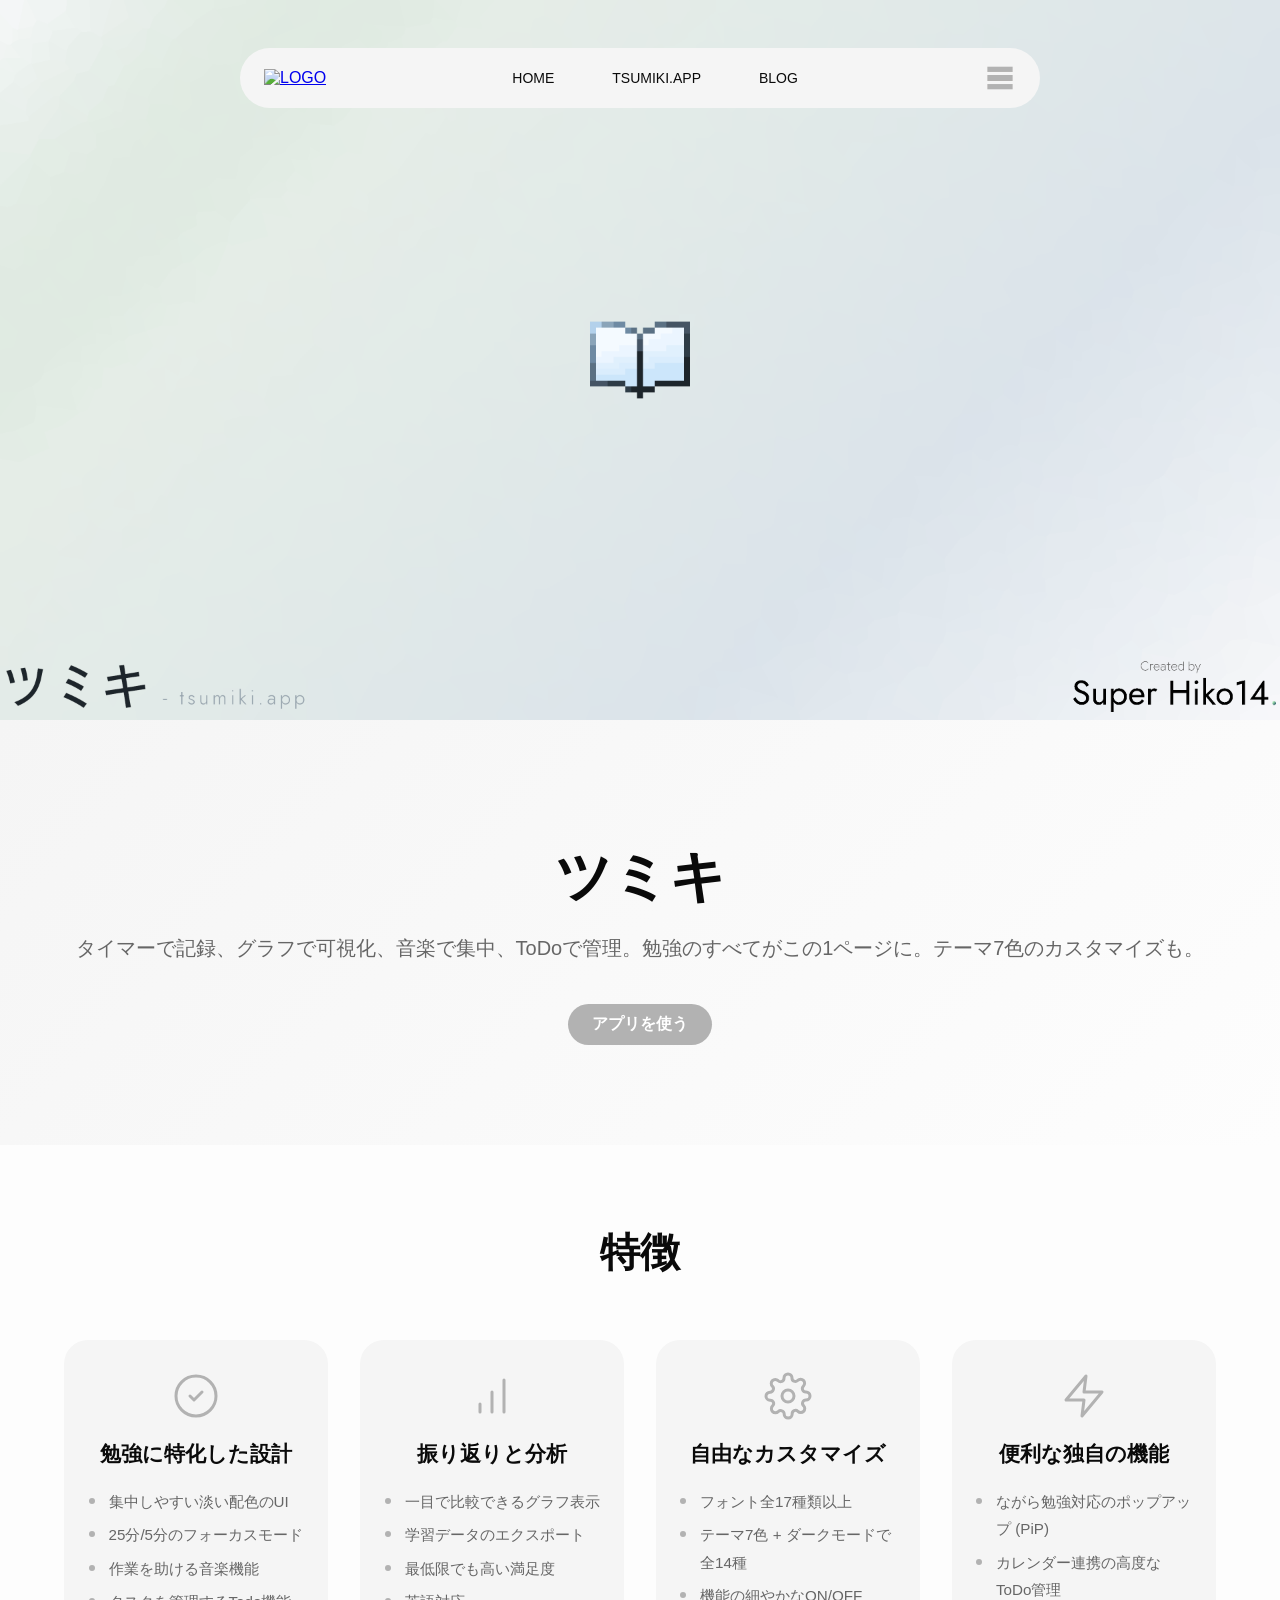
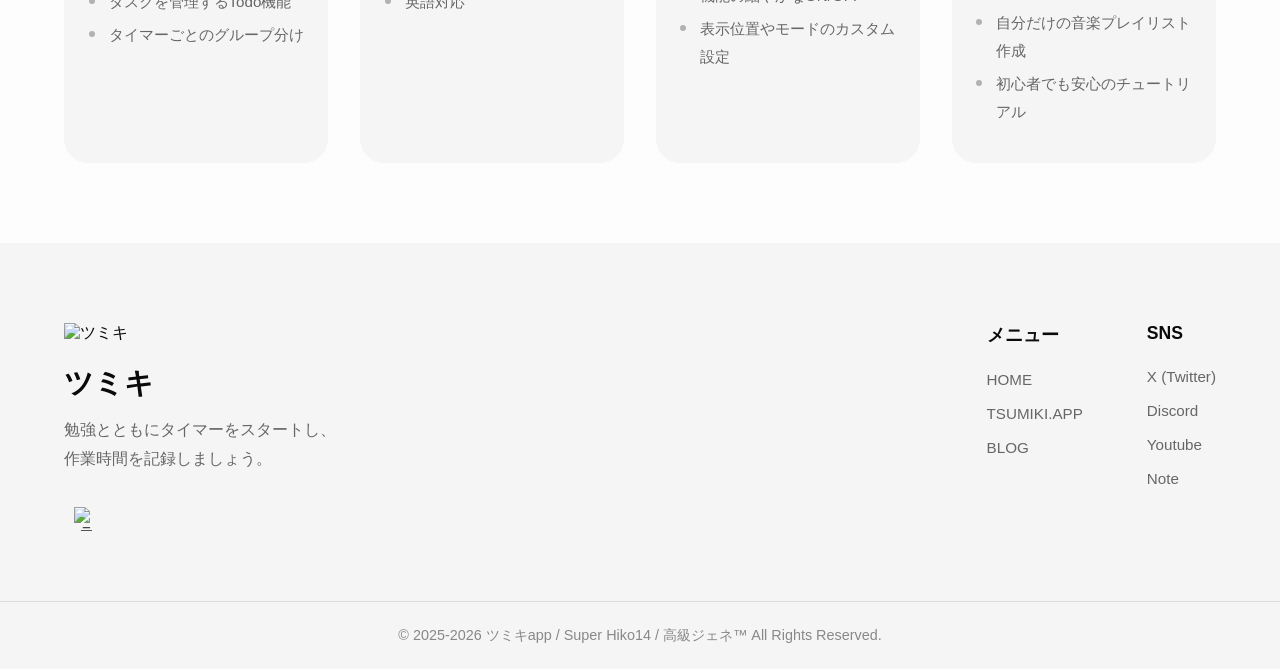
==== index.html @ 2bb3d05b "iroiro" ====
<!DOCTYPE html>
<html lang="ja">

<head>
    <meta charset="UTF-8">
    <meta name="viewport" content="width=device-width, initial-scale=1.0">
    <meta name="description" content="タイマーで記録、グラフで可視化、音楽で集中、ToDoで管理。勉強のすべてがこの1ページに。テーマ7色のカスタマイズも。">
    <title data-i18n="title">ツミキappとは</title>
    <link rel="shortcut icon" href="https://tsumiki.app/favicon-v2.ico">
    <link rel="shortcut icon" type="image/webp" href="https://tsumiki.app/favicon-v2.webp">
    <link rel="apple-touch-icon" sizes="180x180" href="https://tsumiki.app/apple-touch-icon-v2.png">
    <link rel="stylesheet" href="main.css">
</head>

<body>

<!-- PCヘッダー -->
<header id="mainHeader" class="pc-only">
  <div class="logo">
    <a href="https://about.tsumiki.app/">
      <img src="https://tsumiki.app/1024,1024_icon.png" alt="LOGO">
    </a>
  </div>

  <div class="list">
    <ul>
      <li><a href="https://about.tsumiki.app/">HOME</a></li>
      <li><a href="https://tsumiki.app/">TSUMIKI.APP</a></li>
      <li><a href="https://about.tsumiki.app/blog/">BLOG</a></li>
    </ul>
  </div>

  <div class="hamburger-wrapper">
    <button id="menuToggle" class="hamburger">
      <img src="sozai/images/menu.webp" alt="Menu" class="hamburger-icon">
    </button>

    <!-- PCドロップダウンナビ -->
    <nav id="pcDropdown" class="navigation-dropdown pc-only hidden">
      <div class="nav-content">
        <ul class="list">
          <li><a href="https://x.com/tsumiki_app">X (Twitter)</a></li>
          <li><a href="https://discord.gg/Sv7gH7JujJ">Discord</a></li>
          <li><a href="https://youtube.com/@tsumiki_app">Youtube</a></li>
          <li><a href="https://note.com/kokyujene">Note</a></li>
        </ul>
      </div>
    </nav>
  </div>
</header>

<!-- スマホハンバーガー -->
<div class="hamburger-float mobile-only">
  <button id="mobileMenuToggle" class="hamburger">
    <img src="sozai/images/menu.webp" alt="Menu" class="hamburger-icon">
  </button>
</div>

<!-- スマホ全画面ナビ -->
<nav id="mobileFullscreen" class="mobile-fullscreen hidden">
  <div class="mobile-nav-content">
    <div class="mobile-nav-logo">
      <a href="https://about.tsumiki.app/">
        <img src="https://tsumiki.app/1024,1024_icon.png" alt="LOGO">
      </a>
    </div>
    
    <ul class="list">
      <li><a href="https://about.tsumiki.app/">HOME</a></li>
      <li><a href="https://tsumiki.app/">TSUMIKI.APP</a></li>
      <li><a href="https://about.tsumiki.app/blog/">BLOG</a></li>
    </ul>
    
    <div class="mobile-nav-divider"></div>
    
    <div class="mobile-env-title">SNS</div>
    <ul class="list">
          <li><a href="https://x.com/tsumiki_app">X (Twitter)</a></li>
          <li><a href="https://discord.gg/Sv7gH7JujJ">Discord</a></li>
          <li><a href="https://youtube.com/@tsumiki_app">Youtube</a></li>
          <li><a href="https://note.com/kokyujene">Note</a></li>
    </ul>
  </div>
</nav>

<main>
  <section class="main-visual" aria-label="メインビジュアル">
    <img src="sozai/images/main.png" alt="メインビジュアル">
  </section>

  <!-- ヒーロー/紹介セクション -->
  <section class="section hero">
    <div class="container">
      <h1>ツミキ</h1>
      <p class="subtitle">タイマーで記録、グラフで可視化、音楽で集中、ToDoで管理。勉強のすべてがこの1ページに。テーマ7色のカスタマイズも。</p>
      <div class="cta-buttons">
        <a href="https://tsumiki.app/" class="btn btn-primary">アプリを使う</a>
      </div>
    </div>
  </section>

  <section class="section features">
    <div class="container">
      <h2>特徴</h2>
      <div class="feature-grid">
        
        <div class="feature-card">
          <div class="feature-icon">
            <svg width="48" height="48" viewBox="0 0 24 24" fill="none" stroke="currentColor" stroke-width="1.5" stroke-linecap="round" stroke-linejoin="round"><path d="M12 22c5.523 0 10-4.477 10-10S17.523 2 12 2 2 6.477 2 12s4.477 10 10 10z"></path><path d="m9 12 2 2 4-4"></path></svg>
          </div>
          <h3>勉強に特化した設計</h3>
          <ul class="feature-list">
            <li>集中しやすい淡い配色のUI</li>
            <li>25分/5分のフォーカスモード</li>
            <li>作業を助ける音楽機能</li>
            <li>タスクを管理するTodo機能</li>
            <li>タイマーごとのグループ分け</li>
          </ul>
        </div>

        <div class="feature-card">
          <div class="feature-icon">
            <svg width="48" height="48" viewBox="0 0 24 24" fill="none" stroke="currentColor" stroke-width="1.5" stroke-linecap="round" stroke-linejoin="round"><path d="M12 20V10"></path><path d="M18 20V4"></path><path d="M6 20v-4"></path></svg>
          </div>
          <h3>振り返りと分析</h3>
          <ul class="feature-list">
            <li>一目で比較できるグラフ表示</li>
            <li>学習データのエクスポート</li>
            <li>最低限でも高い満足度</li>
            <li>英語対応</li>
          </ul>
        </div>

        <div class="feature-card">
          <div class="feature-icon">
            <svg width="48" height="48" viewBox="0 0 24 24" fill="none" stroke="currentColor" stroke-width="1.5" stroke-linecap="round" stroke-linejoin="round"><circle cx="12" cy="12" r="3"></circle><path d="M19.4 15a1.65 1.65 0 0 0 .33 1.82l.06.06a2 2 0 0 1 0 2.83 2 2 0 0 1-2.83 0l-.06-.06a1.65 1.65 0 0 0-1.82-.33 1.65 1.65 0 0 0-1 1.51V21a2 2 0 0 1-2 2 2 2 0 0 1-2-2v-.09A1.65 1.65 0 0 0 9 19.4a1.65 1.65 0 0 0-1.82.33l-.06.06a2 2 0 0 1-2.83 0 2 2 0 0 1 0-2.83l.06-.06a1.65 1.65 0 0 0 .33-1.82 1.65 1.65 0 0 0-1.51-1H3a2 2 0 0 1-2-2 2 2 0 0 1 2-2h.09A1.65 1.65 0 0 0 4.6 9a1.65 1.65 0 0 0-.33-1.82l-.06-.06a2 2 0 0 1 0-2.83 2 2 0 0 1 2.83 0l.06.06a1.65 1.65 0 0 0 1.82.33H9a1.65 1.65 0 0 0 1-1.51V3a2 2 0 0 1 2-2 2 2 0 0 1 2 2v.09a1.65 1.65 0 0 0 1 1.51 1.65 1.65 0 0 0 1.82-.33l.06-.06a2 2 0 0 1 2.83 0 2 2 0 0 1 0 2.83l-.06.06a1.65 1.65 0 0 0-.33 1.82V9a1.65 1.65 0 0 0 1.51 1H21a2 2 0 0 1 2 2 2 2 0 0 1-2 2h-.09a1.65 1.65 0 0 0-1.51 1z"></path></svg>
          </div>
          <h3>自由なカスタマイズ</h3>
          <ul class="feature-list">
            <li>フォント全17種類以上</li>
            <li>テーマ7色 + ダークモードで全14種</li>
            <li>機能の細やかなON/OFF</li>
            <li>表示位置やモードのカスタム設定</li>
          </ul>
        </div>

        <div class="feature-card">
          <div class="feature-icon">
            <svg width="48" height="48" viewBox="0 0 24 24" fill="none" stroke="currentColor" stroke-width="1.5" stroke-linecap="round" stroke-linejoin="round"><polygon points="13 2 3 14 12 14 11 22 21 10 12 10 13 2"></polygon></svg>
          </div>
          <h3>便利な独自の機能</h3>
          <ul class="feature-list">
            <li>ながら勉強対応のポップアップ (PiP)</li>
            <li>カレンダー連携の高度なToDo管理</li>
            <li>自分だけの音楽プレイリスト作成</li>
            <li>初心者でも安心のチュートリアル</li>
          </ul>
        </div>

      </div>
    </div>
  </section>

</main>

<footer class="site-footer">
  <div class="container footer-container">
    <div class="footer-brand">
      <img src="https://tsumiki.app/1024,1024_icon.png" alt="ツミキ" class="footer-logo">
      <div class="footer-brand-title">ツミキ</div>
      <p class="footer-desc">勉強とともにタイマーをスタートし、<br>作業時間を記録しましょう。</p>
      
      <!-- テーマ切り替えボタン -->
      <button id="themeToggle" class="theme-toggle-footer" aria-label="テーマ切り替え">
        <img id="themeIcon" src="https://kokyujene.super-hiko14.com/images/moon.webp" alt="テーマアイコン">
      </button>
    </div>

    <div class="footer-links-group">
      <div class="footer-col">
        <h4>メニュー</h4>
        <ul class="list">
          <li><a href="https://about.tsumiki.app/">HOME</a></li>
          <li><a href="https://tsumiki.app/">TSUMIKI.APP</a></li>
          <li><a href="https://about.tsumiki.app/blog/">BLOG</a></li>
        </ul>
      </div>
      <div class="footer-col">
        <h4>SNS</h4>
        <ul class="list">
          <li><a href="https://x.com/tsumiki_app">X (Twitter)</a></li>
          <li><a href="https://discord.gg/Sv7gH7JujJ">Discord</a></li>
          <li><a href="https://youtube.com/@tsumiki_app">Youtube</a></li>
          <li><a href="https://note.com/kokyujene">Note</a></li>
        </ul>
      </div>
    </div>
  </div>
  
  <div class="footer-bottom">
    <p>© 2025-2026 ツミキapp / Super Hiko14 / 高級ジェネ™ All Rights Reserved.</p>
  </div>
</footer>

<script src="main.js"></script>
</body>
---- main.css ----
@font-face {
    font-family: 'jost';
    src: url('https://kokyujene.super-hiko14.com/fonts/Jost-Bold.ttf') format('truetype');
    font-weight: bold;
    font-style: normal;
}

@font-face {
    font-family: 'jost';
    src: url('https://kokyujene.super-hiko14.com/fonts/Jost.ttf') format('truetype');
    font-weight: normal;
    font-style: normal;
}

@font-face {
    font-family: 'zenkaku';
    src: url('https://kokyujene.super-hiko14.com/fonts/zenkaku.ttf') format('truetype');
    font-weight: normal;
    font-style: normal;
}

@font-face {
    font-family: 'zenkaku';
    src: url('https://kokyujene.super-hiko14.com/fonts/zenkaku-Bold.ttf') format('truetype');
    font-weight: bold;
    font-style: normal;
}

:root {
    --primary-color: rgba(178, 178, 178);
    --primary-hover: #dadada;
    --primary-color-dark: rgba(178, 178, 178);
    --primary-hover-dark: #bbb;
    --bg-light: #fdfdfd;
    --bg-dark: #0a0a0a;
    --panel-dark: #151515;
    --panel-dark-2: #151515;
    --panel-light: #f5f5f5;
    --panel-light-2: #f5f5f5;
}

* {
    margin: 0;
    padding: 0;
    box-sizing: border-box;
    font-family: 'jost', 'zenkaku', sans-serif;
}

body {
    background-color: var(--bg-light);
    color: #0a0a0a;
}

body.dark {
    background-color: var(--bg-dark);
    color: #fdfdfd;
}

@keyframes headerGrowIn {
    0% {
        opacity: 0;
        transform: translateX(-50%) scaleX(0.72);
    }
    100% {
        opacity: 1;
        transform: translateX(-50%) scaleX(1);
    }
}

@keyframes fadeInFromLeft {
    0% {
        opacity: 0;
        transform: translateX(-18px);
    }
    100% {
        opacity: 1;
        transform: translateX(0);
    }
}

@keyframes fadeInSoft {
    0% {
        opacity: 0;
        transform: translateY(8px);
    }
    100% {
        opacity: 1;
        transform: translateY(0);
    }
}

@keyframes mobileMainVisualPan {
    0% {
        transform: translateX(0);
    }
    50% {
        transform: translateX(calc(-1 * var(--pan-distance, 0px)));
    }
    100% {
        transform: translateX(0);
    }
}

/* ヘッダー */
header#mainHeader {
    display: flex;
    align-items: center;
    justify-content: space-between;
    gap: 24px;
    margin: 24px auto;
    width: 90%;
    max-width: 800px;
    padding: 12px 24px;
    background-color: var(--panel-light);
    border-radius: 999px;
    position: fixed;
    top: 24px;
    left: 50%;
    transform: translateX(-50%);
    z-index: 100;
    transform-origin: center;
    animation: headerGrowIn 0.55s cubic-bezier(0.2, 0.9, 0.2, 1) both;
}

body.dark header#mainHeader {
    background-color: var(--panel-dark);
}

/* ロゴ */
header#mainHeader .logo img {
    width: 40px;
    height: 40px;
    vertical-align: middle;
}

/* メニューリスト */
header#mainHeader .list {
    flex: 1;
    display: flex;
    justify-content: center;
}

header#mainHeader .logo,
header#mainHeader .list,
header#mainHeader .hamburger-wrapper {
    opacity: 0;
    animation: fadeInFromLeft 0.45s ease both;
}

header#mainHeader .logo {
    animation-delay: 0.35s;
}

header#mainHeader .list {
    animation-delay: 0.45s;
}

header#mainHeader .hamburger-wrapper {
    animation-delay: 0.55s;
}

header#mainHeader .list ul {
    display: flex;
    list-style: none;
    gap: 8px;
}

header#mainHeader .list a {
    display: inline-flex;
    align-items: center;
    padding: 10px 25px;
    background-color: transparent;
    color: #0a0a0a;
    text-decoration: none;
    border-radius: 24px;
    font-weight: 500;
    font-size: 14px;
    border: none;
    cursor: pointer;
    transition: all 0.2s ease;
}

body.dark header#mainHeader .list a {
    color: #fdfdfd;
}

header#mainHeader .list a:hover {
    background-color: var(--primary-color);
    color: white;
}

body.dark header#mainHeader .list a:hover {
    background-color: var(--primary-color-dark);
    color: white;
}

/* ハンバーガーボタン */
.hamburger {
    display: flex;
    flex-direction: column;
    justify-content: space-between;
    width: 32px;
    height: 32px;
    background: transparent;
    border: none;
    cursor: pointer;
    padding: 0;
    position: relative;
    z-index: 102;
}

.hamburger-wrapper {
    position: relative;
    display: flex;
    align-items: center;
}

.hamburger-icon {
    width: 32px;
    height: 32px;
    object-fit: contain;
}

.hamburger span {
    width: 32px;
    height: 2.5px;
    background: #0a0a0a;
    border-radius: 2px;
    transition: all 0.3s ease;
    position: relative;
}

body.dark .hamburger span {
    background: #fdfdfd;
}

.hamburger.active span:nth-child(1) {
    transform: rotate(45deg) translate(10px, 10px);
}

.hamburger.active span:nth-child(2) {
    opacity: 0;
}

.hamburger.active span:nth-child(3) {
    transform: rotate(-45deg) translate(7px, -7px);
}

.navigation-dropdown {
    position: absolute;
    top: calc(100% + 12px);
    right: 0;
    background: var(--panel-light);
    border-radius: 0 0 24px 24px;
    padding: 16px 12px;
    z-index: 99;
    min-width: 200px;
    opacity: 1;
    visibility: visible;
    transform: translateY(0) scale(1);
    transition: opacity 0.22s ease, transform 0.22s ease, visibility 0.22s ease;
}

.navigation-dropdown.hidden {
    opacity: 0;
    visibility: hidden;
    transform: translateY(-8px) scale(0.98);
    pointer-events: none;
}

body.dark .navigation-dropdown {
    background: var(--panel-dark-2);
}

.navigation-dropdown .nav-content .list {
    list-style: none;
    display: flex;
    flex-direction: column;
    gap: 8px;
}

.navigation-dropdown .list a {
    display: inline-flex;
    align-items: center;
    padding: 10px 25px;
    background-color: transparent;
    color: #0a0a0a;
    text-decoration: none;
    border-radius: 24px;
    font-weight: 500;
    font-size: 14px;
    border: none;
    cursor: pointer;
    transition: all 0.2s ease;
}

body.dark .navigation-dropdown .list a {
    color: #fdfdfd;
}

.navigation-dropdown .list a:hover {
    background-color: var(--primary-color);
    color: white;
}

body.dark .navigation-dropdown .list a:hover {
    background-color: var(--primary-color-dark);
    color: white;
}

/* スマホハンバーガー浮動 */
.hamburger-float {
    position: fixed;
    top: 24px;
    right: 24px;
    z-index: 102;
    display: none;
    background: none;
}

.hamburger-float.mobile-only {
    display: none;
}

/* スマホ全画面ナビ */
.mobile-fullscreen {
    position: fixed;
    top: 0;
    left: 0;
    width: 100%;
    height: 100vh;
    background: var(--bg-light);
    z-index: 101;
    display: flex;
    flex-direction: column;
    align-items: center;
    justify-content: flex-start;
    overflow-y: auto;
    overscroll-behavior: contain;
    -webkit-overflow-scrolling: touch;
    opacity: 1;
    visibility: visible;
    transition: all 0.3s ease;
}

.mobile-fullscreen.hidden {
    opacity: 0;
    visibility: hidden;
    pointer-events: none;
}

body.dark .mobile-fullscreen {
    background: var(--bg-dark);
}

body.mobile-nav-open {
    overflow: hidden;
}

.mobile-nav-content {
    width: 90%;
    max-width: 500px;
    display: flex;
    flex-direction: column;
    align-items: center;
    gap: 32px;
    min-height: 100vh;
    min-height: 100svh;
    padding: 96px 0 40px;
}

.mobile-nav-logo {
    text-align: center;
}

.mobile-nav-logo img {
    width: 60px;
    height: 60px;
}

.mobile-nav-content .list {
    list-style: none;
    display: flex;
    flex-direction: column;
    gap: 16px;
    width: 100%;
    text-align: center;
}

.mobile-nav-content .list a {
    display: inline-flex;
    align-items: center;
    padding: 10px 25px;
    background-color: transparent;
    color: #0a0a0a;
    text-decoration: none;
    border-radius: 24px;
    font-weight: 500;
    font-size: 14px;
    border: none;
    cursor: pointer;
    transition: all 0.2s ease;
}

body.dark .mobile-nav-content .list a {
    color: #fdfdfd;
}

.mobile-nav-content .list a:hover {
    background-color: var(--primary-color);
    color: white;
}

body.dark .mobile-nav-content .list a:hover {
    background-color: var(--primary-color-dark);
    color: white;
}

/* レスポンシブ対応 */
@media (max-width: 768px) {
    .pc-only {
        display: none !important;
    }
    
    .mobile-only {
        display: block !important;
    }
    
    .hamburger-float {
        display: block !important;
        opacity: 0;
        animation: fadeInSoft 0.45s ease 0.2s both;
    }
    
    .hamburger-float.mobile-only {
        display: block !important;
    }
}

@media (prefers-reduced-motion: reduce) {
    header#mainHeader,
    header#mainHeader .logo,
    header#mainHeader .list,
    header#mainHeader .hamburger-wrapper,
    .hamburger-float {
        animation: none !important;
        opacity: 1 !important;
        transform: none !important;
    }

    header#mainHeader {
        transform: translateX(-50%) !important;
    }

    .navigation-dropdown,
    .navigation-dropdown.hidden {
        transition: none !important;
    }

    .main-visual img {
        animation: none !important;
        transform: none !important;
    }
}

/* コンテンツセクション */
.main-visual {
    width: 100%;
    overflow: hidden;
}

.main-visual img {
    width: 100%;
    height: auto;
    display: block;
}

.container {
    max-width: 1200px;
    margin: 0 auto;
    padding: 0 24px;
    text-align: center;
}

.section {
    padding: 80px 0;
}

/* ヒーロー */
.section.hero {
    text-align: center;
    background: linear-gradient(135deg, var(--panel-light) 0%, var(--bg-light) 100%);
    padding: 120px 0 100px;
}

body.dark .section.hero {
    background: linear-gradient(135deg, var(--panel-dark) 0%, var(--bg-dark) 100%);
}

.section.hero h1 {
    font-size: 3.5rem;
    font-weight: bold;
    margin-bottom: 16px;
    color: #0a0a0a;
}

body.dark .section.hero h1 {
    color: #fdfdfd;
}

.subtitle {
    font-size: 1.25rem;
    color: #666;
    margin-bottom: 40px;
    line-height: 1.6;
}

b {
    color: #0a0a0a;
    font-size: 120%;
}

body.dark .subtitle {
    color: #aaa;
}

.cta-buttons {
    display: flex;
    gap: 16px;
    justify-content: center;
    flex-wrap: wrap;
}

.btn {
    display: inline-flex;
    align-items: center;
    justify-content: center;
    padding: 10px 24px;
    border-radius: 24px;
    text-decoration: none;
    font-weight: 600;
    font-size: 1rem;
    cursor: pointer;
    transition: all 0.3s ease;
}

.btn-primary {
    background-color: var(--primary-color);
    color: white;
}

.btn-primary:hover {
    background-color: var(--primary-hover);
}

body.dark .btn-primary {
    background-color: var(--primary-color-dark);
}

body.dark .btn-primary:hover {
    background-color: var(--primary-hover-dark);
}

.btn-secondary {
    background-color: transparent;
    color: #0a0a0a;
}

.btn-secondary:hover {
    background-color: var(--primary-color);
    color: white;
}

body.dark .btn-secondary {
    color: #fdfdfd;
}

body.dark .btn-secondary:hover {
    background-color: var(--primary-color-dark);
}

.btn-large {
    padding: 16px 48px;
    font-size: 1.1rem;
}

/* フィーチャーセクション */
.section.features {
    background: var(--bg-light);
}

body.dark .section.features {
    background: var(--bg-dark);
}

.section.features h2 {
    font-size: 2.5rem;
    margin-bottom: 60px;
    text-align: center;
    color: #0a0a0a;
}

body.dark .section.features h2 {
    color: #fdfdfd;
}

.feature-grid {
    display: grid;
    grid-template-columns: repeat(auto-fit, minmax(250px, 1fr));
    gap: 32px;
}

.feature-card {
    background: var(--panel-light);
    padding: 32px 24px;
    border-radius: 24px;
    text-align: center;
    transition: all 0.3s ease;
}

body.dark .feature-card {
    background: var(--panel-dark);
}

.feature-icon {
    margin-bottom: 20px;
    display: flex;
    justify-content: center;
}

.feature-icon svg {
    color: var(--primary-color);
}

body.dark .feature-icon svg {
    color: var(--primary-color-dark);
}

.feature-card h3 {
    font-size: 1.3rem;
    margin-bottom: 20px;
    color: #0a0a0a;
}

body.dark .feature-card h3 {
    color: #fdfdfd;
}

.feature-list {
    list-style: none;
    text-align: left;
    display: inline-block;
    margin: 0 auto;
}

.feature-list li {
    font-size: 0.95rem;
    color: #666;
    line-height: 1.8;
    padding-left: 20px;
    position: relative;
    margin-bottom: 6px;
}

body.dark .feature-list li {
    color: #aaa;
}

.feature-list li::before {
    content: "";
    position: absolute;
    left: 0;
    top: 10px;
    width: 6px;
    height: 6px;
    background-color: var(--primary-color);
    border-radius: 50%;
}

body.dark .feature-list li::before {
    background-color: var(--primary-color-dark);
}

.feature-card p {
    font-size: 0.95rem;
    color: #666;
    line-height: 1.6;
}

body.dark .feature-card p {
    color: #aaa;
}

/* CTA セクション */
.section.cta-section {
    background: linear-gradient(135deg, var(--primary-color) 0%, rgba(178, 178, 178, 0.8) 100%);
    text-align: center;
    padding: 100px 0;
}

.section.cta-section h2 {
    font-size: 2.2rem;
    color: white;
    margin-bottom: 12px;
}

.section.cta-section .subtitle {
    font-size: 1.1rem;
    color: rgba(255, 255, 255, 0.9);
    margin-bottom: 32px;
}

.section.cta-section p {
    font-size: 1.25rem;
    color: rgba(255, 255, 255, 0.9);
    margin-bottom: 32px;
}

/* レスポンシブ対応 */
@media (max-width: 768px) {
    .main-visual {
        height: 100vh;
        height: 100svh;
        overflow: hidden;
    }

    .main-visual img {
        width: auto;
        height: 100%;
        max-width: none;
        transform: translateX(0);
    }

    .main-visual.auto-pan img {
        animation: mobileMainVisualPan 14s ease-in-out infinite;
    }

    .section {
        padding: 60px 0;
    }

    .section.hero {
        padding: 80px 0 60px;
    }

    .section.hero h1 {
        font-size: 2.2rem;
    }

    .subtitle {
        font-size: 1rem;
    }

    .cta-buttons {
        flex-direction: column;
    }

    .btn {
        width: 100%;
    }

    .section.features h2 {
        font-size: 1.8rem;
        margin-bottom: 40px;
    }

    .feature-grid {
        grid-template-columns: 1fr;
        gap: 24px;
    }

    .section.cta-section h2 {
        font-size: 1.6rem;
    }

    .section.cta-section p {
        font-size: 1rem;
    }
}

/* フッター */
.site-footer {
    background-color: var(--panel-light);
    padding: 80px 0 24px;
    margin-top: 0;
}

body.dark .site-footer {
    background-color: var(--panel-dark);
}

.footer-container {
    display: flex;
    justify-content: space-between;
    align-items: flex-start;
    gap: 48px;
    margin-bottom: 60px;
    flex-wrap: wrap;
    text-align: left;
}

.footer-brand {
    flex: 1 1 300px;
}

.footer-logo {
    width: 64px;
    height: 64px;
    margin-bottom: 20px;
}

.footer-brand-title {
    font-size: 1.8rem;
    font-weight: bold;
    color: #0a0a0a;
    margin-bottom: 12px;
}

body.dark .footer-brand-title {
    color: #fdfdfd;
}

.footer-desc {
    color: #666;
    font-size: 1rem;
    line-height: 1.8;
}

body.dark .footer-desc {
    color: #aaa;
}

.theme-toggle-footer {
    background-color: var(--panel-light);
    border: none;
    width: 44px;
    height: 44px;
    display: flex;
    align-items: center;
    justify-content: center;
    cursor: pointer;
    margin-top: 24px;
    transition: all 0.3s ease;
}

.dark .theme-toggle-footer {
    background-color: var(--panel-dark);
}

.theme-toggle-footer img {
    width: 24px;
    height: 24px;
    object-fit: contain;
}

.footer-links-group {
    display: flex;
    gap: 64px;
    flex-wrap: wrap;
}

.footer-col h4 {
    font-size: 1.1rem;
    color: #0a0a0a;
    margin-bottom: 24px;
}

body.dark .footer-col h4 {
    color: #fdfdfd;
}

.footer-col ul {
    list-style: none;
    display: flex;
    flex-direction: column;
    gap: 16px;
}

.footer-col a {
    color: #666;
    text-decoration: none;
    font-size: 0.95rem;
    transition: color 0.2s ease;
}

body.dark .footer-col a {
    color: #aaa;
}

.footer-col a:hover {
    color: var(--primary-color);
}

body.dark .footer-col a:hover {
    color: var(--primary-color-dark);
}

.footer-bottom {
    text-align: center;
    padding-top: 24px;
    border-top: 1px solid rgba(0, 0, 0, 0.1);
}

body.dark .footer-bottom {
    border-top: 1px solid rgba(255, 255, 255, 0.1);
}

.footer-bottom p {
    color: #888;
    font-size: 0.9rem;
}

body.dark .footer-bottom p {
    color: #777;
}

/* スマホ用フッター調整 */
@media (max-width: 768px) {
    .footer-container {
        flex-direction: column;
        text-align: center;
        align-items: center;
        gap: 40px;
    }
    
    .footer-brand {
        flex: 1 1 auto;
        display: flex;
        flex-direction: column;
        align-items: center;
    }
    
    .footer-links-group {
        width: 100%;
        flex-direction: column;
        gap: 40px;
    }
    
    .footer-col {
        text-align: center;
    }
}

/* 404エラーページ */
.section.error-404 {
    min-height: calc(100vh - 200px);
    display: flex;
    align-items: center;
    justify-content: center;
    background: linear-gradient(135deg, var(--panel-light) 0%, var(--bg-light) 100%);
    padding: 120px 0;
}

body.dark .section.error-404 {
    background: linear-gradient(135deg, var(--panel-dark) 0%, var(--bg-dark) 100%);
}

.error-container {
    max-width: 700px;
    text-align: center;
}

.error-code {
    font-size: 12rem;
    font-weight: bold;
    background: linear-gradient(135deg, var(--primary-color) 0%, rgba(178, 178, 178, 0.6) 100%);
    -webkit-background-clip: text;
    -webkit-text-fill-color: transparent;
    background-clip: text;
    line-height: 1;
    margin-bottom: 16px;
    opacity: 0.8;
}

body.dark .error-code {
    background: linear-gradient(135deg, var(--primary-color-dark) 0%, rgba(178, 178, 178, 0.4) 100%);
    -webkit-background-clip: text;
    -webkit-text-fill-color: transparent;
    background-clip: text;
}

.error-container h1 {
    font-size: 2.8rem;
    font-weight: bold;
    color: #0a0a0a;
    margin-bottom: 16px;
}

body.dark .error-container h1 {
    color: #fdfdfd;
}

.error-message {
    font-size: 1.1rem;
    color: #666;
    margin-bottom: 40px;
    line-height: 1.8;
}

body.dark .error-message {
    color: #aaa;
}

.error-suggestions {
    background: var(--panel-light);
    padding: 40px 32px;
    border-radius: 24px;
    margin-bottom: 40px;
    text-align: left;
}

body.dark .error-suggestions {
    background: var(--panel-dark);
}

.error-suggestions > p {
    font-size: 1rem;
    font-weight: 600;
    color: #0a0a0a;
    margin-bottom: 16px;
}

body.dark .error-suggestions > p {
    color: #fdfdfd;
}

.suggestion-list {
    list-style: none;
    display: flex;
    flex-direction: column;
    gap: 12px;
}

.suggestion-list li {
    font-size: 0.95rem;
    color: #666;
    padding-left: 24px;
    position: relative;
}

body.dark .suggestion-list li {
    color: #aaa;
}

.suggestion-list li:before {
    content: "→";
    position: absolute;
    left: 0;
    color: var(--primary-color);
    font-weight: bold;
}

body.dark .suggestion-list li:before {
    color: var(--primary-color-dark);
}

.error-buttons {
    display: flex;
    gap: 16px;
    justify-content: center;
    flex-wrap: wrap;
}

/* スマホ用404調整 */
@media (max-width: 768px) {
    .section.error-404 {
        min-height: auto;
        padding: 60px 0;
    }
    
    .error-code {
        font-size: 6rem;
    }
    
    .error-container h1 {
        font-size: 1.8rem;
    }
    
    .error-message {
        font-size: 1rem;
    }
    
    .error-suggestions {
        padding: 28px 20px;
    }
    
    .error-buttons {
        flex-direction: column;
    }
    
    .error-buttons .btn {
        width: 100%;
    }
}
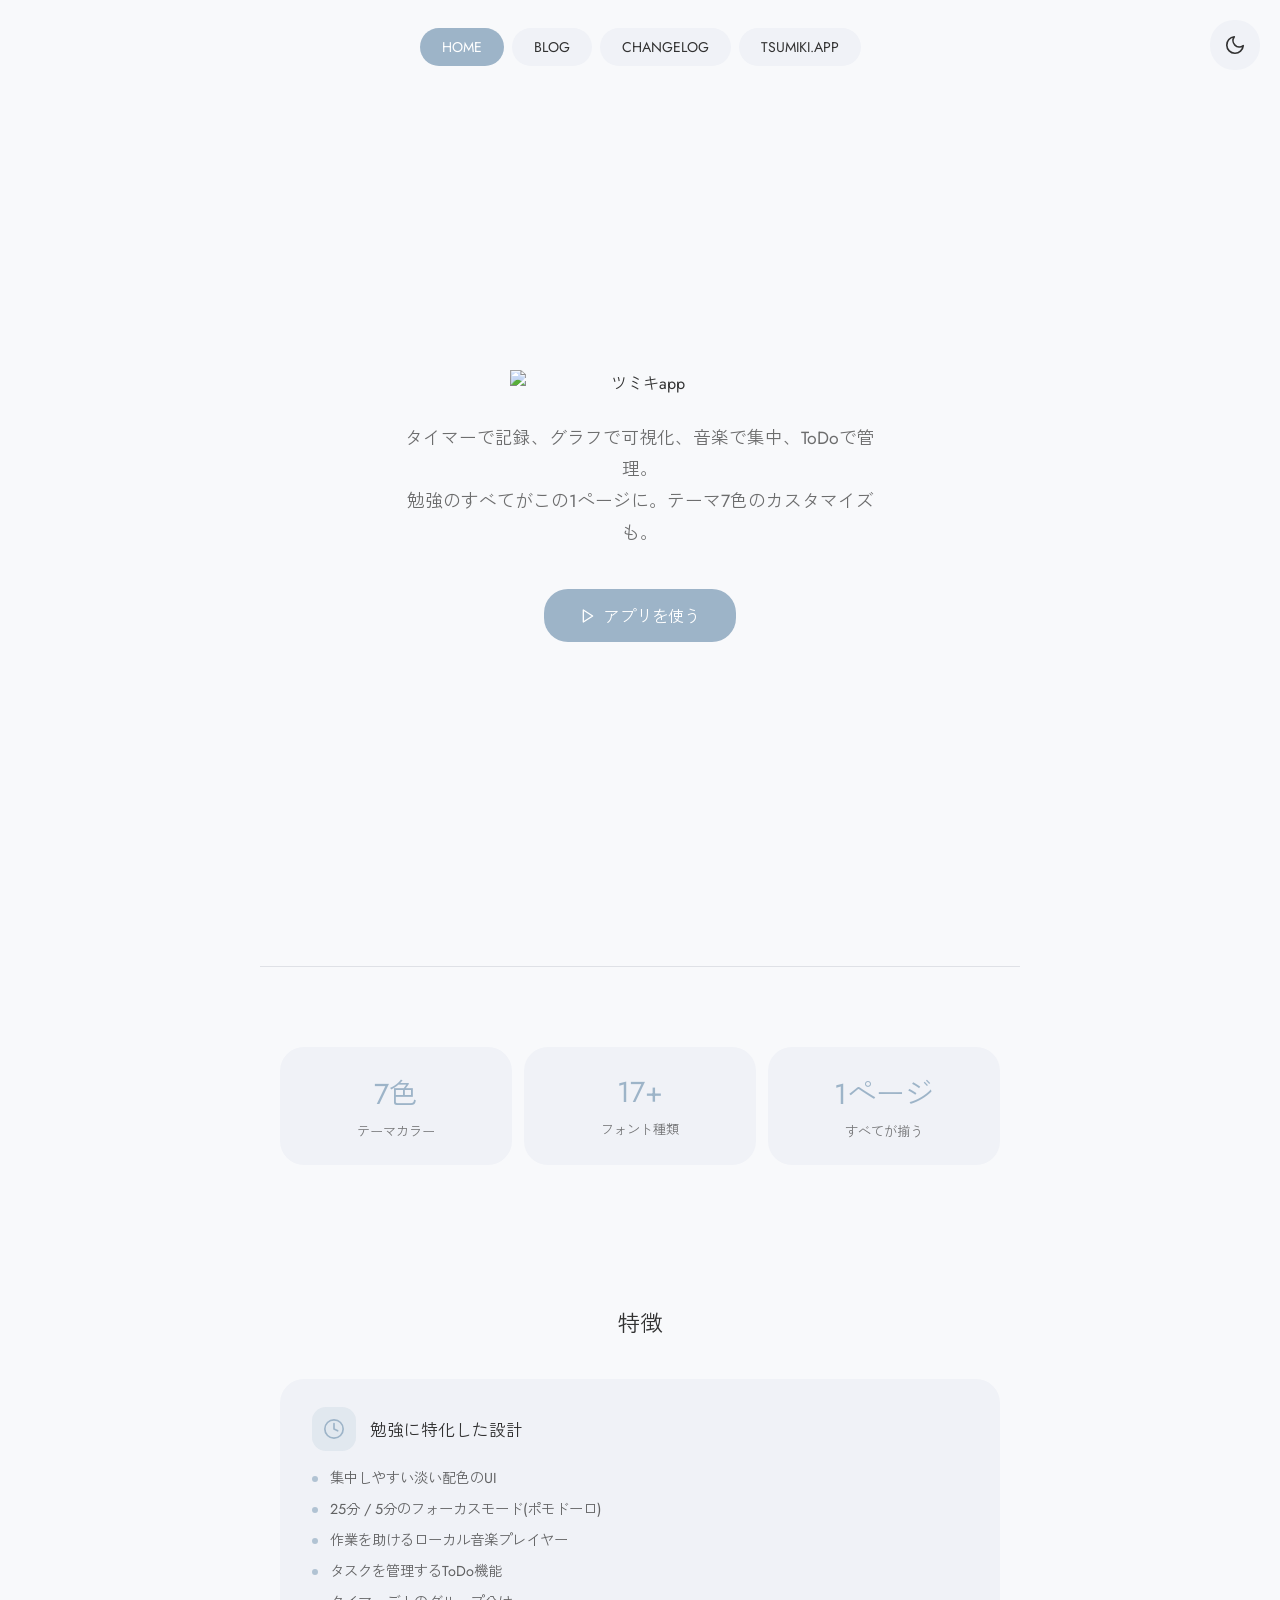
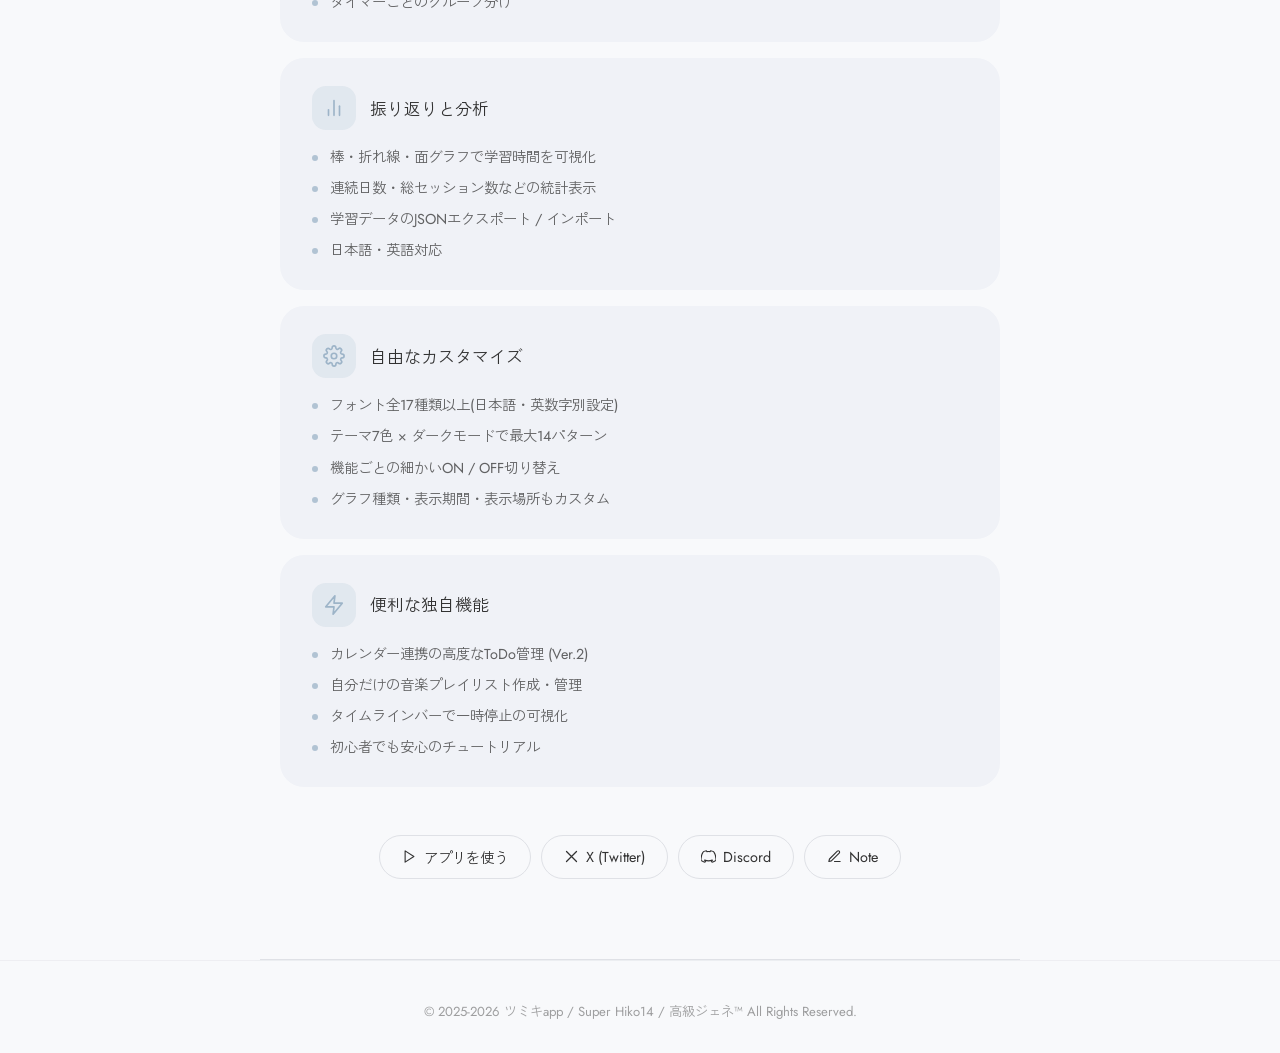
==== commit cb26d9cc: "すっごいもうなんかいいアプデ" ====
--- a/index.html
+++ b/index.html
@@ -1,206 +1,305 @@
 <!DOCTYPE html>
 <html lang="ja">
-
 <head>
-    <meta charset="UTF-8">
-    <meta name="viewport" content="width=device-width, initial-scale=1.0">
-    <meta name="description" content="タイマーで記録、グラフで可視化、音楽で集中、ToDoで管理。勉強のすべてがこの1ページに。テーマ7色のカスタマイズも。">
-    <title data-i18n="title">ツミキappとは</title>
-    <link rel="shortcut icon" href="https://tsumiki.app/favicon-v2.ico">
-    <link rel="shortcut icon" type="image/webp" href="https://tsumiki.app/favicon-v2.webp">
-    <link rel="apple-touch-icon" sizes="180x180" href="https://tsumiki.app/apple-touch-icon-v2.png">
-    <link rel="stylesheet" href="main.css">
+<meta charset="UTF-8">
+<meta name="viewport" content="width=device-width, initial-scale=1.0">
+<meta name="description" content="タイマーで記録、グラフで可視化、音楽で集中、ToDoで管理。勉強のすべてがこの1ページに。テーマ7色のカスタマイズも。">
+<title>ツミキappとは</title>
+<link href="https://fonts.googleapis.com/css2?family=Jost:wght@300;400;500&family=Zen+Kaku+Gothic+Antique:wght@300;400;500;700&display=swap" rel="stylesheet">
+<style>
+:root {
+  --primary-color: #9db4c8;
+  --primary-hover: #8ba4b8;
+  --primary-color-dark: #7a95ab;
+  --bg-light: #f8f9fb;
+  --bg-dark: #17181d;
+  --panel-light: #f0f2f7;
+  --panel-light-hover: #e6e8ed;
+  --panel-light-border: #dfe1e6;
+  --panel-dark: #252a38;
+  --panel-dark-2: #3d4454;
+  --font-ja: 'Zen Kaku Gothic Antique';
+  --font-en: 'Jost';
+}
+
+* { margin:0; padding:0; box-sizing:border-box; font-family: var(--font-en), var(--font-ja), system-ui, sans-serif; font-weight:400; }
+
+body { background:var(--bg-light); color:#323232; transition:background .3s,color .3s; }
+body.dark { background:var(--bg-dark); color:#e8e8e8; }
+
+a { color:inherit; text-decoration:none; }
+
+/* ── TOP BUTTONS ── */
+.top-buttons {
+  position:fixed; top:20px; right:20px;
+  display:flex; gap:10px; z-index:1000;
+}
+.icon-btn {
+  width:50px; height:50px; border-radius:24px;
+  display:flex; align-items:center; justify-content:center;
+  border:none; cursor:pointer; transition:all .3s; padding:10px;
+  background:var(--panel-light);
+}
+body.dark .icon-btn { background:var(--panel-dark); }
+.icon-btn svg { width:22px; height:22px; stroke:#323232; fill:none; stroke-width:1.8; stroke-linecap:round; stroke-linejoin:round; }
+body.dark .icon-btn svg { stroke:#e8e8e8; }
+
+/* ── HERO ── */
+.hero {
+  min-height:100vh; display:flex; flex-direction:column;
+  align-items:center; justify-content:center;
+  text-align:center; padding:40px 20px 60px;
+}
+.hero-logo { width:clamp(180px,42vw,260px); height:auto; margin-bottom:28px; }
+.hero-sub {
+  font-size:clamp(.9rem,2.4vw,1.1rem); opacity:.7; line-height:1.8;
+  max-width:480px; margin-bottom:40px;
+}
+.hero-btn {
+  display:inline-flex; align-items:center; gap:8px;
+  padding:14px 36px; border-radius:24px; border:none; cursor:pointer;
+  font-size:1rem; font-family:inherit; font-weight:400;
+  background:var(--primary-color); color:#fff; transition:all .2s;
+  text-decoration:none;
+}
+.hero-btn:hover { background:var(--primary-hover); transform:scale(1.02); }
+body.dark .hero-btn { background:var(--primary-color-dark); }
+
+/* NAV PILLS */
+.nav-pill {
+  padding:9px 22px; border-radius:24px; font-size:.88rem; border:none;
+  cursor:pointer; font-family:inherit; transition:all .2s;
+  background:var(--panel-light); color:#323232;
+  text-decoration:none; display:inline-block;
+}
+body.dark .nav-pill { background:var(--panel-dark); color:#e8e8e8; }
+.nav-pill:hover, .nav-pill.active { background:var(--primary-color); color:#fff; }
+body.dark .nav-pill:hover, body.dark .nav-pill.active { background:var(--primary-color-dark); }
+
+/* ── SECTION ── */
+.section { padding:80px 20px; max-width:760px; margin:0 auto; }
+.section-title {
+  font-size:1.4rem; text-align:center; margin-bottom:40px; letter-spacing:.5px;
+}
+
+/* ── FEATURE CARDS ── */
+.cards { display:flex; flex-direction:column; gap:16px; }
+.card {
+  padding:28px 32px; border-radius:24px;
+  background:var(--panel-light); transition:all .2s;
+}
+body.dark .card { background:var(--panel-dark); }
+.card-header { display:flex; align-items:center; gap:14px; margin-bottom:16px; }
+.card-icon {
+  width:44px; height:44px; border-radius:14px; flex-shrink:0;
+  display:flex; align-items:center; justify-content:center;
+  background:rgba(157,180,200,.18);
+}
+body.dark .card-icon { background:rgba(122,149,171,.22); }
+.card-icon svg { width:22px; height:22px; stroke:var(--primary-color); fill:none; stroke-width:1.8; stroke-linecap:round; stroke-linejoin:round; }
+body.dark .card-icon svg { stroke:var(--primary-color-dark); }
+.card h3 { font-size:1.05rem; font-weight:400; }
+.card ul { list-style:none; display:flex; flex-direction:column; gap:8px; }
+.card ul li {
+  font-size:.9rem; opacity:.75; padding-left:18px; position:relative; line-height:1.6;
+}
+.card ul li::before {
+  content:''; position:absolute; left:0; top:9px;
+  width:6px; height:6px; border-radius:50%;
+  background:var(--primary-color);
+}
+body.dark .card ul li::before { background:var(--primary-color-dark); }
+
+/* ── STATS ROW ── */
+.stats { display:grid; grid-template-columns:repeat(3,1fr); gap:12px; margin-bottom:60px; }
+.stat-card { padding:24px 16px; border-radius:24px; text-align:center; background:var(--panel-light); }
+body.dark .stat-card { background:var(--panel-dark); }
+.stat-val { font-size:1.8rem; color:var(--primary-color); margin-bottom:6px; }
+body.dark .stat-val { color:var(--primary-color-dark); }
+.stat-lbl { font-size:.82rem; opacity:.65; }
+
+/* ── LINKS ── */
+.links { display:flex; flex-wrap:wrap; gap:10px; justify-content:center; margin-top:48px; }
+.pill-link {
+  display:inline-flex; align-items:center; gap:7px;
+  padding:10px 22px; border-radius:999px; font-size:.9rem;
+  border:1px solid var(--panel-light-border);
+  background:transparent; cursor:pointer; transition:all .2s;
+  font-family:inherit; color:inherit;
+  text-decoration:none;
+}
+body.dark .pill-link { border-color:var(--panel-dark-2); }
+.pill-link:hover { background:var(--primary-color); color:#fff; border-color:var(--primary-color); }
+body.dark .pill-link:hover { background:var(--primary-color-dark); border-color:var(--primary-color-dark); }
+.pill-link svg { width:15px; height:15px; flex-shrink:0; stroke:currentColor; fill:none; stroke-width:1.8; stroke-linecap:round; stroke-linejoin:round; }
+
+/* ── DIVIDER ── */
+.divider { border:none; border-top:1px solid var(--panel-light-border); margin:0 auto; max-width:760px; }
+body.dark .divider { border-color:var(--panel-dark-2); }
+
+/* ── FOOTER ── */
+footer {
+  text-align:center; padding:40px 20px 32px;
+  font-size:.82rem; opacity:.45;
+  border-top:1px solid var(--panel-light-border);
+}
+body.dark footer { border-color:var(--panel-dark-2); }
+
+/* ── MOBILE ── */
+@media(max-width:600px){
+  .stats { grid-template-columns:1fr 1fr; }
+  .stat-card:last-child { grid-column:span 2; }
+  .card { padding:22px 20px; }
+}
+</style>
 </head>
-
-<body>
-
-<!-- PCヘッダー -->
-<header id="mainHeader" class="pc-only">
-  <div class="logo">
-    <a href="https://about.tsumiki.app/">
-      <img src="https://tsumiki.app/1024,1024_icon.png" alt="LOGO">
+<body class="light">
+
+<!-- テーマ切り替え -->
+<div class="top-buttons">
+  <button class="icon-btn" onclick="toggleTheme()" aria-label="テーマ切り替え" id="themeBtn">
+    <!-- moon -->
+    <svg id="moonIcon" viewBox="0 0 24 24"><path d="M21 12.79A9 9 0 1 1 11.21 3 7 7 0 0 0 21 12.79z"/></svg>
+    <!-- sun (hidden) -->
+    <svg id="sunIcon" viewBox="0 0 24 24" style="display:none"><circle cx="12" cy="12" r="5"/><line x1="12" y1="1" x2="12" y2="3"/><line x1="12" y1="21" x2="12" y2="23"/><line x1="4.22" y1="4.22" x2="5.64" y2="5.64"/><line x1="18.36" y1="18.36" x2="19.78" y2="19.78"/><line x1="1" y1="12" x2="3" y2="12"/><line x1="21" y1="12" x2="23" y2="12"/><line x1="4.22" y1="19.78" x2="5.64" y2="18.36"/><line x1="18.36" y1="5.64" x2="19.78" y2="4.22"/></svg>
+  </button>
+</div>
+
+  <!-- NAV -->
+  <nav style="display:flex; gap:8px; justify-content:center; flex-wrap:wrap; padding:28px 20px 0;">
+    <span class="nav-pill active">HOME</span>
+    <a href="https://about.tsumiki.app/blog/" class="nav-pill">BLOG</a>
+    <a href="https://about.tsumiki.app/changelog/" class="nav-pill">CHANGELOG</a>
+    <a href="https://tsumiki.app/" class="nav-pill">TSUMIKI.APP</a>
+  </nav>
+
+  <!-- HERO -->
+<section class="hero">
+  <img class="hero-logo" id="heroLogo" src="https://tsumiki.app/tsumiki_logo.svg" alt="ツミキapp">
+  <p class="hero-sub">タイマーで記録、グラフで可視化、音楽で集中、ToDoで管理。<br>勉強のすべてがこの1ページに。テーマ7色のカスタマイズも。</p>
+  <a href="https://tsumiki.app/" class="hero-btn">
+    <svg viewBox="0 0 24 24" style="width:16px;height:16px;stroke:#fff;fill:none;stroke-width:2;stroke-linecap:round;stroke-linejoin:round"><polygon points="5 3 19 12 5 21 5 3"/></svg>
+    アプリを使う
+  </a>
+</section>
+
+<hr class="divider">
+
+<!-- STATS -->
+<div class="section" style="padding-bottom:0">
+  <div class="stats">
+    <div class="stat-card"><div class="stat-val">7色</div><div class="stat-lbl">テーマカラー</div></div>
+    <div class="stat-card"><div class="stat-val">17+</div><div class="stat-lbl">フォント種類</div></div>
+    <div class="stat-card"><div class="stat-val">1ページ</div><div class="stat-lbl">すべてが揃う</div></div>
+  </div>
+</div>
+
+<!-- FEATURES -->
+<div class="section">
+  <h2 class="section-title">特徴</h2>
+  <div class="cards">
+
+    <div class="card">
+      <div class="card-header">
+        <div class="card-icon">
+          <svg viewBox="0 0 24 24"><circle cx="12" cy="12" r="10"/><polyline points="12 6 12 12 16 14"/></svg>
+        </div>
+        <h3>勉強に特化した設計</h3>
+      </div>
+      <ul>
+        <li>集中しやすい淡い配色のUI</li>
+        <li>25分 / 5分のフォーカスモード(ポモドーロ)</li>
+        <li>作業を助けるローカル音楽プレイヤー</li>
+        <li>タスクを管理するToDo機能</li>
+        <li>タイマーごとのグループ分け</li>
+      </ul>
+    </div>
+
+    <div class="card">
+      <div class="card-header">
+        <div class="card-icon">
+          <svg viewBox="0 0 24 24"><line x1="18" y1="20" x2="18" y2="10"/><line x1="12" y1="20" x2="12" y2="4"/><line x1="6" y1="20" x2="6" y2="14"/></svg>
+        </div>
+        <h3>振り返りと分析</h3>
+      </div>
+      <ul>
+        <li>棒・折れ線・面グラフで学習時間を可視化</li>
+        <li>連続日数・総セッション数などの統計表示</li>
+        <li>学習データのJSONエクスポート / インポート</li>
+        <li>日本語・英語対応</li>
+      </ul>
+    </div>
+
+    <div class="card">
+      <div class="card-header">
+        <div class="card-icon">
+          <svg viewBox="0 0 24 24"><circle cx="12" cy="12" r="3"/><path d="M19.4 15a1.65 1.65 0 0 0 .33 1.82l.06.06a2 2 0 0 1-2.83 2.83l-.06-.06a1.65 1.65 0 0 0-1.82-.33 1.65 1.65 0 0 0-1 1.51V21a2 2 0 0 1-4 0v-.09A1.65 1.65 0 0 0 9 19.4a1.65 1.65 0 0 0-1.82.33l-.06.06a2 2 0 0 1-2.83-2.83l.06-.06A1.65 1.65 0 0 0 4.68 15a1.65 1.65 0 0 0-1.51-1H3a2 2 0 0 1 0-4h.09A1.65 1.65 0 0 0 4.6 9a1.65 1.65 0 0 0-.33-1.82l-.06-.06a2 2 0 0 1 2.83-2.83l.06.06A1.65 1.65 0 0 0 9 4.68a1.65 1.65 0 0 0 1-1.51V3a2 2 0 0 1 4 0v.09a1.65 1.65 0 0 0 1 1.51 1.65 1.65 0 0 0 1.82-.33l.06-.06a2 2 0 0 1 2.83 2.83l-.06.06A1.65 1.65 0 0 0 19.4 9a1.65 1.65 0 0 0 1.51 1H21a2 2 0 0 1 0 4h-.09a1.65 1.65 0 0 0-1.51 1z"/></svg>
+        </div>
+        <h3>自由なカスタマイズ</h3>
+      </div>
+      <ul>
+        <li>フォント全17種類以上(日本語・英数字別設定)</li>
+        <li>テーマ7色 × ダークモードで最大14パターン</li>
+        <li>機能ごとの細かいON / OFF切り替え</li>
+        <li>グラフ種類・表示期間・表示場所もカスタム</li>
+      </ul>
+    </div>
+
+    <div class="card">
+      <div class="card-header">
+        <div class="card-icon">
+          <svg viewBox="0 0 24 24"><polygon points="13 2 3 14 12 14 11 22 21 10 12 10 13 2"/></svg>
+        </div>
+        <h3>便利な独自機能</h3>
+      </div>
+      <ul>
+        <li>カレンダー連携の高度なToDo管理 (Ver.2)</li>
+        <li>自分だけの音楽プレイリスト作成・管理</li>
+        <li>タイムラインバーで一時停止の可視化</li>
+        <li>初心者でも安心のチュートリアル</li>
+      </ul>
+    </div>
+
+  </div>
+
+  <!-- LINKS -->
+  <div class="links">
+    <a href="https://tsumiki.app/" class="pill-link">
+      <svg viewBox="0 0 24 24"><polygon points="5 3 19 12 5 21 5 3"/></svg>
+      アプリを使う
+    </a>
+    <a href="https://x.com/tsumiki_app" class="pill-link" target="_blank" rel="noopener">
+      <svg viewBox="0 0 24 24"><path d="M4 4l16 16M4 20L20 4" stroke-width="2"/></svg>
+      X (Twitter)
+    </a>
+    <a href="https://discord.gg/Sv7gH7JujJ" class="pill-link" target="_blank" rel="noopener">
+      <svg viewBox="0 0 24 24"><path d="M20.317 4.37a19.791 19.791 0 0 0-4.885-1.515.074.074 0 0 0-.079.037c-.21.375-.444.864-.608 1.25a18.27 18.27 0 0 0-5.487 0 12.64 12.64 0 0 0-.617-1.25.077.077 0 0 0-.079-.037A19.736 19.736 0 0 0 3.677 4.37a.07.07 0 0 0-.032.027C.533 9.046-.32 13.58.099 18.057c.003.027.015.052.03.07a19.9 19.9 0 0 0 5.993 3.03.078.078 0 0 0 .084-.028c.462-.63.874-1.295 1.226-1.994.021-.04.001-.088-.041-.104a13.12 13.12 0 0 1-1.872-.892.077.077 0 0 1-.008-.128 10.2 10.2 0 0 0 .372-.292.074.074 0 0 1 .077-.01c3.928 1.793 8.18 1.793 12.062 0a.074.074 0 0 1 .078.01c.12.098.246.198.373.292a.077.077 0 0 1-.006.127 12.299 12.299 0 0 1-1.873.892.077.077 0 0 0-.041.107c.36.698.772 1.362 1.225 1.993a.076.076 0 0 0 .084.028 19.839 19.839 0 0 0 6.002-3.03.077.077 0 0 0 .032-.054c.5-5.177-.838-9.674-3.549-13.66a.061.061 0 0 0-.031-.03z"/></svg>
+      Discord
+    </a>
+    <a href="https://note.com/kokyujene" class="pill-link" target="_blank" rel="noopener">
+      <svg viewBox="0 0 24 24"><path d="M12 20h9"/><path d="M16.5 3.5a2.121 2.121 0 0 1 3 3L7 19l-4 1 1-4L16.5 3.5z"/></svg>
+      Note
     </a>
   </div>
-
-  <div class="list">
-    <ul>
-      <li><a href="https://about.tsumiki.app/">HOME</a></li>
-      <li><a href="https://tsumiki.app/">TSUMIKI.APP</a></li>
-      <li><a href="https://about.tsumiki.app/blog/">BLOG</a></li>
-    </ul>
-  </div>
-
-  <div class="hamburger-wrapper">
-    <button id="menuToggle" class="hamburger">
-      <img src="sozai/images/menu.webp" alt="Menu" class="hamburger-icon">
-    </button>
-
-    <!-- PCドロップダウンナビ -->
-    <nav id="pcDropdown" class="navigation-dropdown pc-only hidden">
-      <div class="nav-content">
-        <ul class="list">
-          <li><a href="https://x.com/tsumiki_app">X (Twitter)</a></li>
-          <li><a href="https://discord.gg/Sv7gH7JujJ">Discord</a></li>
-          <li><a href="https://youtube.com/@tsumiki_app">Youtube</a></li>
-          <li><a href="https://note.com/kokyujene">Note</a></li>
-        </ul>
-      </div>
-    </nav>
-  </div>
-</header>
-
-<!-- スマホハンバーガー -->
-<div class="hamburger-float mobile-only">
-  <button id="mobileMenuToggle" class="hamburger">
-    <img src="sozai/images/menu.webp" alt="Menu" class="hamburger-icon">
-  </button>
 </div>
 
-<!-- スマホ全画面ナビ -->
-<nav id="mobileFullscreen" class="mobile-fullscreen hidden">
-  <div class="mobile-nav-content">
-    <div class="mobile-nav-logo">
-      <a href="https://about.tsumiki.app/">
-        <img src="https://tsumiki.app/1024,1024_icon.png" alt="LOGO">
-      </a>
-    </div>
-    
-    <ul class="list">
-      <li><a href="https://about.tsumiki.app/">HOME</a></li>
-      <li><a href="https://tsumiki.app/">TSUMIKI.APP</a></li>
-      <li><a href="https://about.tsumiki.app/blog/">BLOG</a></li>
-    </ul>
-    
-    <div class="mobile-nav-divider"></div>
-    
-    <div class="mobile-env-title">SNS</div>
-    <ul class="list">
-          <li><a href="https://x.com/tsumiki_app">X (Twitter)</a></li>
-          <li><a href="https://discord.gg/Sv7gH7JujJ">Discord</a></li>
-          <li><a href="https://youtube.com/@tsumiki_app">Youtube</a></li>
-          <li><a href="https://note.com/kokyujene">Note</a></li>
-    </ul>
-  </div>
-</nav>
-
-<main>
-  <section class="main-visual" aria-label="メインビジュアル">
-    <img src="sozai/images/main.png" alt="メインビジュアル">
-  </section>
-
-  <!-- ヒーロー/紹介セクション -->
-  <section class="section hero">
-    <div class="container">
-      <h1>ツミキ</h1>
-      <p class="subtitle">タイマーで記録、グラフで可視化、音楽で集中、ToDoで管理。勉強のすべてがこの1ページに。テーマ7色のカスタマイズも。</p>
-      <div class="cta-buttons">
-        <a href="https://tsumiki.app/" class="btn btn-primary">アプリを使う</a>
-      </div>
-    </div>
-  </section>
-
-  <section class="section features">
-    <div class="container">
-      <h2>特徴</h2>
-      <div class="feature-grid">
-        
-        <div class="feature-card">
-          <div class="feature-icon">
-            <svg width="48" height="48" viewBox="0 0 24 24" fill="none" stroke="currentColor" stroke-width="1.5" stroke-linecap="round" stroke-linejoin="round"><path d="M12 22c5.523 0 10-4.477 10-10S17.523 2 12 2 2 6.477 2 12s4.477 10 10 10z"></path><path d="m9 12 2 2 4-4"></path></svg>
-          </div>
-          <h3>勉強に特化した設計</h3>
-          <ul class="feature-list">
-            <li>集中しやすい淡い配色のUI</li>
-            <li>25分/5分のフォーカスモード</li>
-            <li>作業を助ける音楽機能</li>
-            <li>タスクを管理するTodo機能</li>
-            <li>タイマーごとのグループ分け</li>
-          </ul>
-        </div>
-
-        <div class="feature-card">
-          <div class="feature-icon">
-            <svg width="48" height="48" viewBox="0 0 24 24" fill="none" stroke="currentColor" stroke-width="1.5" stroke-linecap="round" stroke-linejoin="round"><path d="M12 20V10"></path><path d="M18 20V4"></path><path d="M6 20v-4"></path></svg>
-          </div>
-          <h3>振り返りと分析</h3>
-          <ul class="feature-list">
-            <li>一目で比較できるグラフ表示</li>
-            <li>学習データのエクスポート</li>
-            <li>最低限でも高い満足度</li>
-            <li>英語対応</li>
-          </ul>
-        </div>
-
-        <div class="feature-card">
-          <div class="feature-icon">
-            <svg width="48" height="48" viewBox="0 0 24 24" fill="none" stroke="currentColor" stroke-width="1.5" stroke-linecap="round" stroke-linejoin="round"><circle cx="12" cy="12" r="3"></circle><path d="M19.4 15a1.65 1.65 0 0 0 .33 1.82l.06.06a2 2 0 0 1 0 2.83 2 2 0 0 1-2.83 0l-.06-.06a1.65 1.65 0 0 0-1.82-.33 1.65 1.65 0 0 0-1 1.51V21a2 2 0 0 1-2 2 2 2 0 0 1-2-2v-.09A1.65 1.65 0 0 0 9 19.4a1.65 1.65 0 0 0-1.82.33l-.06.06a2 2 0 0 1-2.83 0 2 2 0 0 1 0-2.83l.06-.06a1.65 1.65 0 0 0 .33-1.82 1.65 1.65 0 0 0-1.51-1H3a2 2 0 0 1-2-2 2 2 0 0 1 2-2h.09A1.65 1.65 0 0 0 4.6 9a1.65 1.65 0 0 0-.33-1.82l-.06-.06a2 2 0 0 1 0-2.83 2 2 0 0 1 2.83 0l.06.06a1.65 1.65 0 0 0 1.82.33H9a1.65 1.65 0 0 0 1-1.51V3a2 2 0 0 1 2-2 2 2 0 0 1 2 2v.09a1.65 1.65 0 0 0 1 1.51 1.65 1.65 0 0 0 1.82-.33l.06-.06a2 2 0 0 1 2.83 0 2 2 0 0 1 0 2.83l-.06.06a1.65 1.65 0 0 0-.33 1.82V9a1.65 1.65 0 0 0 1.51 1H21a2 2 0 0 1 2 2 2 2 0 0 1-2 2h-.09a1.65 1.65 0 0 0-1.51 1z"></path></svg>
-          </div>
-          <h3>自由なカスタマイズ</h3>
-          <ul class="feature-list">
-            <li>フォント全17種類以上</li>
-            <li>テーマ7色 + ダークモードで全14種</li>
-            <li>機能の細やかなON/OFF</li>
-            <li>表示位置やモードのカスタム設定</li>
-          </ul>
-        </div>
-
-        <div class="feature-card">
-          <div class="feature-icon">
-            <svg width="48" height="48" viewBox="0 0 24 24" fill="none" stroke="currentColor" stroke-width="1.5" stroke-linecap="round" stroke-linejoin="round"><polygon points="13 2 3 14 12 14 11 22 21 10 12 10 13 2"></polygon></svg>
-          </div>
-          <h3>便利な独自の機能</h3>
-          <ul class="feature-list">
-            <li>ながら勉強対応のポップアップ (PiP)</li>
-            <li>カレンダー連携の高度なToDo管理</li>
-            <li>自分だけの音楽プレイリスト作成</li>
-            <li>初心者でも安心のチュートリアル</li>
-          </ul>
-        </div>
-
-      </div>
-    </div>
-  </section>
-
-</main>
-
-<footer class="site-footer">
-  <div class="container footer-container">
-    <div class="footer-brand">
-      <img src="https://tsumiki.app/1024,1024_icon.png" alt="ツミキ" class="footer-logo">
-      <div class="footer-brand-title">ツミキ</div>
-      <p class="footer-desc">勉強とともにタイマーをスタートし、<br>作業時間を記録しましょう。</p>
-      
-      <!-- テーマ切り替えボタン -->
-      <button id="themeToggle" class="theme-toggle-footer" aria-label="テーマ切り替え">
-        <img id="themeIcon" src="https://kokyujene.super-hiko14.com/images/moon.webp" alt="テーマアイコン">
-      </button>
-    </div>
-
-    <div class="footer-links-group">
-      <div class="footer-col">
-        <h4>メニュー</h4>
-        <ul class="list">
-          <li><a href="https://about.tsumiki.app/">HOME</a></li>
-          <li><a href="https://tsumiki.app/">TSUMIKI.APP</a></li>
-          <li><a href="https://about.tsumiki.app/blog/">BLOG</a></li>
-        </ul>
-      </div>
-      <div class="footer-col">
-        <h4>SNS</h4>
-        <ul class="list">
-          <li><a href="https://x.com/tsumiki_app">X (Twitter)</a></li>
-          <li><a href="https://discord.gg/Sv7gH7JujJ">Discord</a></li>
-          <li><a href="https://youtube.com/@tsumiki_app">Youtube</a></li>
-          <li><a href="https://note.com/kokyujene">Note</a></li>
-        </ul>
-      </div>
-    </div>
-  </div>
-  
-  <div class="footer-bottom">
-    <p>© 2025-2026 ツミキapp / Super Hiko14 / 高級ジェネ™ All Rights Reserved.</p>
-  </div>
+<hr class="divider">
+
+<footer>
+  © 2025-2026 ツミキapp / Super Hiko14 / 高級ジェネ™ All Rights Reserved.
 </footer>
 
-<script src="main.js"></script>
-</body>+<script>
+function toggleTheme() {
+  const body = document.body;
+  const isDark = body.classList.toggle('dark');
+  body.classList.toggle('light', !isDark);
+  document.getElementById('moonIcon').style.display = isDark ? 'none' : '';
+  document.getElementById('sunIcon').style.display  = isDark ? '' : 'none';
+  document.getElementById('heroLogo').src = isDark
+    ? 'https://tsumiki.app/tsumiki_logo_akarui.svg'
+    : 'https://tsumiki.app/tsumiki_logo.svg';
+}
+</script>
+</body>
+</html>
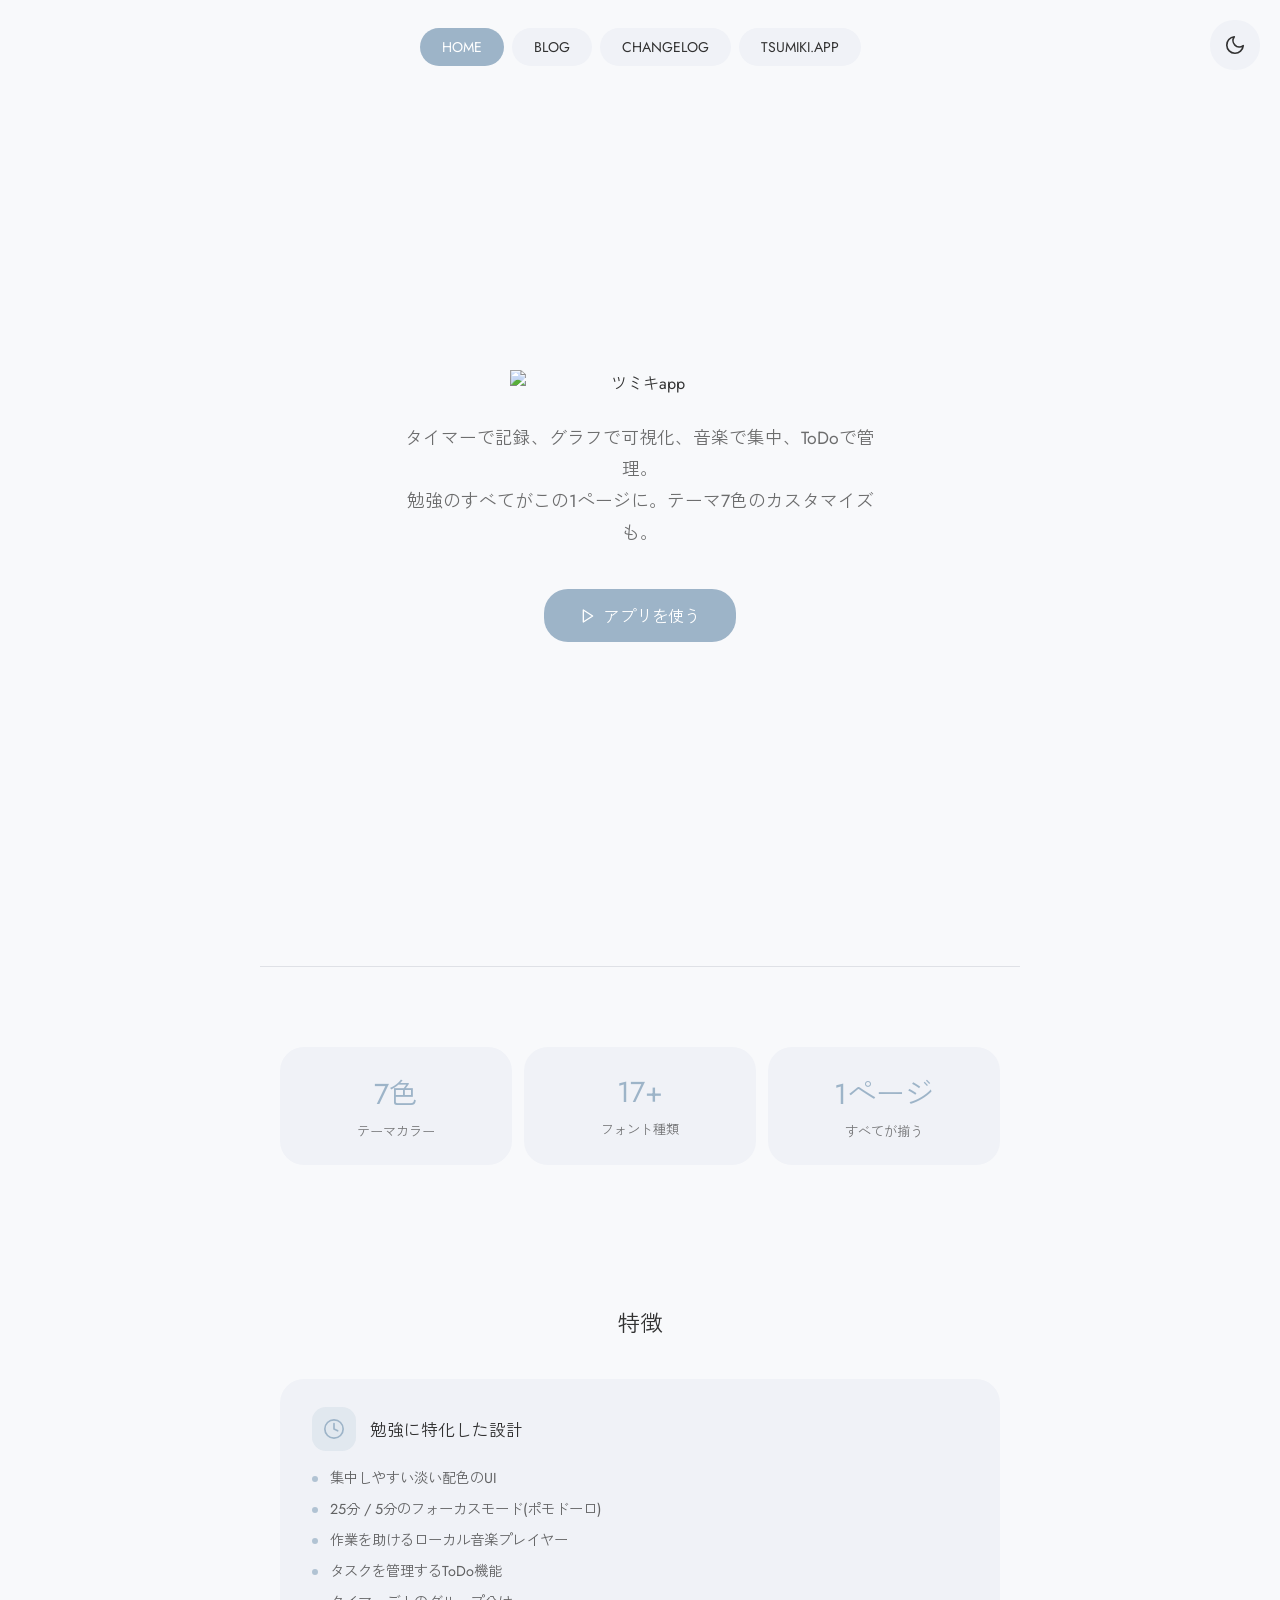
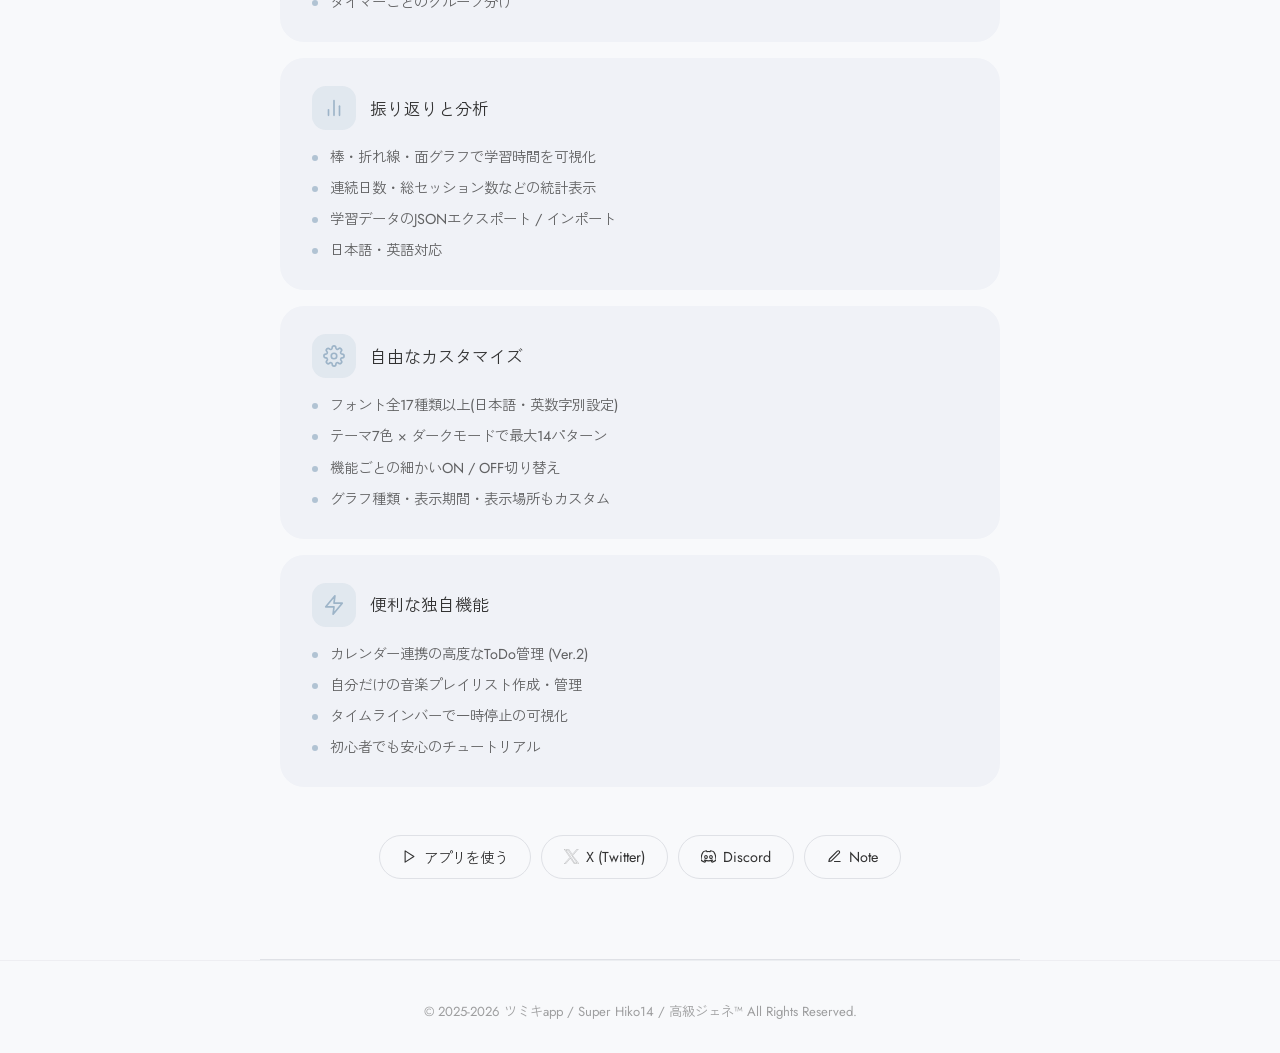
==== commit d757718d: "iroiroo" ====
--- a/index.html
+++ b/index.html
@@ -5,159 +5,22 @@
 <meta name="viewport" content="width=device-width, initial-scale=1.0">
 <meta name="description" content="タイマーで記録、グラフで可視化、音楽で集中、ToDoで管理。勉強のすべてがこの1ページに。テーマ7色のカスタマイズも。">
 <title>ツミキappとは</title>
+<link rel="icon" href="https://tsumiki.app/favicon-v2.ico?v=2" type="image/x-icon">
+<link rel="icon" href="https://tsumiki.app/favicon-v2.png" type="image/png">
+<link rel="shortcut icon" href="https://tsumiki.app/favicon-v2.ico?v=2">
+<link rel="shortcut icon" type="image/webp" href="https://tsumiki.app/favicon-v2.webp?v=2">
+<link rel="icon" type="image/png" sizes="17x17" href="https://tsumiki.app/favicon-v2-17x.png?v=2">
+<link rel="icon" type="image/png" sizes="32x32" href="https://tsumiki.app/favicon-v2-32x.png?v=2">
+<link rel="icon" type="image/png" sizes="48x48" href="https://tsumiki.app/favicon-v2-48x.png?v=2">
+<link rel="apple-touch-icon" sizes="180x180" href="https://tsumiki.app/apple-touch-icon-v2.png?v=2">
 <link href="https://fonts.googleapis.com/css2?family=Jost:wght@300;400;500&family=Zen+Kaku+Gothic+Antique:wght@300;400;500;700&display=swap" rel="stylesheet">
-<style>
-:root {
-  --primary-color: #9db4c8;
-  --primary-hover: #8ba4b8;
-  --primary-color-dark: #7a95ab;
-  --bg-light: #f8f9fb;
-  --bg-dark: #17181d;
-  --panel-light: #f0f2f7;
-  --panel-light-hover: #e6e8ed;
-  --panel-light-border: #dfe1e6;
-  --panel-dark: #252a38;
-  --panel-dark-2: #3d4454;
-  --font-ja: 'Zen Kaku Gothic Antique';
-  --font-en: 'Jost';
-}
-
-* { margin:0; padding:0; box-sizing:border-box; font-family: var(--font-en), var(--font-ja), system-ui, sans-serif; font-weight:400; }
-
-body { background:var(--bg-light); color:#323232; transition:background .3s,color .3s; }
-body.dark { background:var(--bg-dark); color:#e8e8e8; }
-
-a { color:inherit; text-decoration:none; }
-
-/* ── TOP BUTTONS ── */
-.top-buttons {
-  position:fixed; top:20px; right:20px;
-  display:flex; gap:10px; z-index:1000;
-}
-.icon-btn {
-  width:50px; height:50px; border-radius:24px;
-  display:flex; align-items:center; justify-content:center;
-  border:none; cursor:pointer; transition:all .3s; padding:10px;
-  background:var(--panel-light);
-}
-body.dark .icon-btn { background:var(--panel-dark); }
-.icon-btn svg { width:22px; height:22px; stroke:#323232; fill:none; stroke-width:1.8; stroke-linecap:round; stroke-linejoin:round; }
-body.dark .icon-btn svg { stroke:#e8e8e8; }
-
-/* ── HERO ── */
-.hero {
-  min-height:100vh; display:flex; flex-direction:column;
-  align-items:center; justify-content:center;
-  text-align:center; padding:40px 20px 60px;
-}
-.hero-logo { width:clamp(180px,42vw,260px); height:auto; margin-bottom:28px; }
-.hero-sub {
-  font-size:clamp(.9rem,2.4vw,1.1rem); opacity:.7; line-height:1.8;
-  max-width:480px; margin-bottom:40px;
-}
-.hero-btn {
-  display:inline-flex; align-items:center; gap:8px;
-  padding:14px 36px; border-radius:24px; border:none; cursor:pointer;
-  font-size:1rem; font-family:inherit; font-weight:400;
-  background:var(--primary-color); color:#fff; transition:all .2s;
-  text-decoration:none;
-}
-.hero-btn:hover { background:var(--primary-hover); transform:scale(1.02); }
-body.dark .hero-btn { background:var(--primary-color-dark); }
-
-/* NAV PILLS */
-.nav-pill {
-  padding:9px 22px; border-radius:24px; font-size:.88rem; border:none;
-  cursor:pointer; font-family:inherit; transition:all .2s;
-  background:var(--panel-light); color:#323232;
-  text-decoration:none; display:inline-block;
-}
-body.dark .nav-pill { background:var(--panel-dark); color:#e8e8e8; }
-.nav-pill:hover, .nav-pill.active { background:var(--primary-color); color:#fff; }
-body.dark .nav-pill:hover, body.dark .nav-pill.active { background:var(--primary-color-dark); }
-
-/* ── SECTION ── */
-.section { padding:80px 20px; max-width:760px; margin:0 auto; }
-.section-title {
-  font-size:1.4rem; text-align:center; margin-bottom:40px; letter-spacing:.5px;
-}
-
-/* ── FEATURE CARDS ── */
-.cards { display:flex; flex-direction:column; gap:16px; }
-.card {
-  padding:28px 32px; border-radius:24px;
-  background:var(--panel-light); transition:all .2s;
-}
-body.dark .card { background:var(--panel-dark); }
-.card-header { display:flex; align-items:center; gap:14px; margin-bottom:16px; }
-.card-icon {
-  width:44px; height:44px; border-radius:14px; flex-shrink:0;
-  display:flex; align-items:center; justify-content:center;
-  background:rgba(157,180,200,.18);
-}
-body.dark .card-icon { background:rgba(122,149,171,.22); }
-.card-icon svg { width:22px; height:22px; stroke:var(--primary-color); fill:none; stroke-width:1.8; stroke-linecap:round; stroke-linejoin:round; }
-body.dark .card-icon svg { stroke:var(--primary-color-dark); }
-.card h3 { font-size:1.05rem; font-weight:400; }
-.card ul { list-style:none; display:flex; flex-direction:column; gap:8px; }
-.card ul li {
-  font-size:.9rem; opacity:.75; padding-left:18px; position:relative; line-height:1.6;
-}
-.card ul li::before {
-  content:''; position:absolute; left:0; top:9px;
-  width:6px; height:6px; border-radius:50%;
-  background:var(--primary-color);
-}
-body.dark .card ul li::before { background:var(--primary-color-dark); }
-
-/* ── STATS ROW ── */
-.stats { display:grid; grid-template-columns:repeat(3,1fr); gap:12px; margin-bottom:60px; }
-.stat-card { padding:24px 16px; border-radius:24px; text-align:center; background:var(--panel-light); }
-body.dark .stat-card { background:var(--panel-dark); }
-.stat-val { font-size:1.8rem; color:var(--primary-color); margin-bottom:6px; }
-body.dark .stat-val { color:var(--primary-color-dark); }
-.stat-lbl { font-size:.82rem; opacity:.65; }
-
-/* ── LINKS ── */
-.links { display:flex; flex-wrap:wrap; gap:10px; justify-content:center; margin-top:48px; }
-.pill-link {
-  display:inline-flex; align-items:center; gap:7px;
-  padding:10px 22px; border-radius:999px; font-size:.9rem;
-  border:1px solid var(--panel-light-border);
-  background:transparent; cursor:pointer; transition:all .2s;
-  font-family:inherit; color:inherit;
-  text-decoration:none;
-}
-body.dark .pill-link { border-color:var(--panel-dark-2); }
-.pill-link:hover { background:var(--primary-color); color:#fff; border-color:var(--primary-color); }
-body.dark .pill-link:hover { background:var(--primary-color-dark); border-color:var(--primary-color-dark); }
-.pill-link svg { width:15px; height:15px; flex-shrink:0; stroke:currentColor; fill:none; stroke-width:1.8; stroke-linecap:round; stroke-linejoin:round; }
-
-/* ── DIVIDER ── */
-.divider { border:none; border-top:1px solid var(--panel-light-border); margin:0 auto; max-width:760px; }
-body.dark .divider { border-color:var(--panel-dark-2); }
-
-/* ── FOOTER ── */
-footer {
-  text-align:center; padding:40px 20px 32px;
-  font-size:.82rem; opacity:.45;
-  border-top:1px solid var(--panel-light-border);
-}
-body.dark footer { border-color:var(--panel-dark-2); }
-
-/* ── MOBILE ── */
-@media(max-width:600px){
-  .stats { grid-template-columns:1fr 1fr; }
-  .stat-card:last-child { grid-column:span 2; }
-  .card { padding:22px 20px; }
-}
-</style>
+<link rel="stylesheet" href="./style.css">
 </head>
 <body class="light">
 
 <!-- テーマ切り替え -->
 <div class="top-buttons">
-  <button class="icon-btn" onclick="toggleTheme()" aria-label="テーマ切り替え" id="themeBtn">
+  <button class="icon-btn" id="themeToggle" aria-label="テーマ切り替え">
     <!-- moon -->
     <svg id="moonIcon" viewBox="0 0 24 24"><path d="M21 12.79A9 9 0 1 1 11.21 3 7 7 0 0 0 21 12.79z"/></svg>
     <!-- sun (hidden) -->
@@ -269,11 +132,11 @@
       アプリを使う
     </a>
     <a href="https://x.com/tsumiki_app" class="pill-link" target="_blank" rel="noopener">
-      <svg viewBox="0 0 24 24"><path d="M4 4l16 16M4 20L20 4" stroke-width="2"/></svg>
+      <svg role="img" viewBox="0 0 24 24" xmlns="http://www.w3.org/2000/svg" style="stroke-width: 0.3px;"><path d="M14.234 10.162 22.977 0h-2.072l-7.591 8.824L7.251 0H.258l9.168 13.343L.258 24H2.33l8.016-9.318L16.749 24h6.993zm-2.837 3.299-.929-1.329L3.076 1.56h3.182l5.965 8.532.929 1.329 7.754 11.09h-3.182z"/></svg>
       X (Twitter)
     </a>
     <a href="https://discord.gg/Sv7gH7JujJ" class="pill-link" target="_blank" rel="noopener">
-      <svg viewBox="0 0 24 24"><path d="M20.317 4.37a19.791 19.791 0 0 0-4.885-1.515.074.074 0 0 0-.079.037c-.21.375-.444.864-.608 1.25a18.27 18.27 0 0 0-5.487 0 12.64 12.64 0 0 0-.617-1.25.077.077 0 0 0-.079-.037A19.736 19.736 0 0 0 3.677 4.37a.07.07 0 0 0-.032.027C.533 9.046-.32 13.58.099 18.057c.003.027.015.052.03.07a19.9 19.9 0 0 0 5.993 3.03.078.078 0 0 0 .084-.028c.462-.63.874-1.295 1.226-1.994.021-.04.001-.088-.041-.104a13.12 13.12 0 0 1-1.872-.892.077.077 0 0 1-.008-.128 10.2 10.2 0 0 0 .372-.292.074.074 0 0 1 .077-.01c3.928 1.793 8.18 1.793 12.062 0a.074.074 0 0 1 .078.01c.12.098.246.198.373.292a.077.077 0 0 1-.006.127 12.299 12.299 0 0 1-1.873.892.077.077 0 0 0-.041.107c.36.698.772 1.362 1.225 1.993a.076.076 0 0 0 .084.028 19.839 19.839 0 0 0 6.002-3.03.077.077 0 0 0 .032-.054c.5-5.177-.838-9.674-3.549-13.66a.061.061 0 0 0-.031-.03z"/></svg>
+      <svg role="img" viewBox="0 0 24 24" xmlns="http://www.w3.org/2000/svg"><title>Discord</title><path d="M20.317 4.3698a19.7913 19.7913 0 00-4.8851-1.5152.0741.0741 0 00-.0785.0371c-.211.3753-.4447.8648-.6083 1.2495-1.8447-.2762-3.68-.2762-5.4868 0-.1636-.3933-.4058-.8742-.6177-1.2495a.077.077 0 00-.0785-.037 19.7363 19.7363 0 00-4.8852 1.515.0699.0699 0 00-.0321.0277C.5334 9.0458-.319 13.5799.0992 18.0578a.0824.0824 0 00.0312.0561c2.0528 1.5076 4.0413 2.4228 5.9929 3.0294a.0777.0777 0 00.0842-.0276c.4616-.6304.8731-1.2952 1.226-1.9942a.076.076 0 00-.0416-.1057c-.6528-.2476-1.2743-.5495-1.8722-.8923a.077.077 0 01-.0076-.1277c.1258-.0943.2517-.1923.3718-.2914a.0743.0743 0 01.0776-.0105c3.9278 1.7933 8.18 1.7933 12.0614 0a.0739.0739 0 01.0785.0095c.1202.099.246.1981.3728.2924a.077.077 0 01-.0066.1276 12.2986 12.2986 0 01-1.873.8914.0766.0766 0 00-.0407.1067c.3604.698.7719 1.3628 1.225 1.9932a.076.076 0 00.0842.0286c1.961-.6067 3.9495-1.5219 6.0023-3.0294a.077.077 0 00.0313-.0552c.5004-5.177-.8382-9.6739-3.5485-13.6604a.061.061 0 00-.0312-.0286zM8.02 15.3312c-1.1825 0-2.1569-1.0857-2.1569-2.419 0-1.3332.9555-2.4189 2.157-2.4189 1.2108 0 2.1757 1.0952 2.1568 2.419 0 1.3332-.9555 2.4189-2.1569 2.4189zm7.9748 0c-1.1825 0-2.1569-1.0857-2.1569-2.419 0-1.3332.9554-2.4189 2.1569-2.4189 1.2108 0 2.1757 1.0952 2.1568 2.419 0 1.3332-.946 2.4189-2.1568 2.4189Z"/></svg>
       Discord
     </a>
     <a href="https://note.com/kokyujene" class="pill-link" target="_blank" rel="noopener">
@@ -289,17 +152,6 @@
   © 2025-2026 ツミキapp / Super Hiko14 / 高級ジェネ™ All Rights Reserved.
 </footer>
 
-<script>
-function toggleTheme() {
-  const body = document.body;
-  const isDark = body.classList.toggle('dark');
-  body.classList.toggle('light', !isDark);
-  document.getElementById('moonIcon').style.display = isDark ? 'none' : '';
-  document.getElementById('sunIcon').style.display  = isDark ? '' : 'none';
-  document.getElementById('heroLogo').src = isDark
-    ? 'https://tsumiki.app/tsumiki_logo_akarui.svg'
-    : 'https://tsumiki.app/tsumiki_logo.svg';
-}
-</script>
+<script src="./script.js"></script>
 </body>
 </html>
--- a/style.css
+++ b/style.css
@@ -0,0 +1,270 @@
+:root {
+  --primary-color: #9db4c8;
+  --primary-hover: #8ba4b8;
+  --primary-color-dark: #7a95ab;
+  --bg-light: #f8f9fb;
+  --bg-dark: #17181d;
+  --panel-light: #f0f2f7;
+  --panel-light-hover: #e6e8ed;
+  --panel-light-border: #dfe1e6;
+  --panel-dark: #252a38;
+  --panel-dark-2: #3d4454;
+  --font-ja: 'Zen Kaku Gothic Antique';
+  --font-en: 'Jost';
+  --tag-add: #a8c9a8; --tag-add-bg: rgba(168,201,168,.18);
+  --tag-fix: #d9b4a0; --tag-fix-bg: rgba(217,180,160,.18);
+  --tag-change: #b8a8c9; --tag-change-bg: rgba(184,168,201,.18);
+  --tag-remove: #d9a8a8; --tag-remove-bg: rgba(217,168,168,.18);
+}
+
+* { margin:0; padding:0; box-sizing:border-box; font-family: var(--font-en), var(--font-ja), system-ui, sans-serif; font-weight:400; }
+
+body { background:var(--bg-light); color:#323232; transition:background .3s,color .3s; }
+body.dark { background:var(--bg-dark); color:#e8e8e8; }
+
+a { color:inherit; text-decoration:none; }
+
+/* TOP BUTTONS */
+.top-buttons {
+  position:fixed; top:20px; right:20px;
+  display:flex; gap:10px; z-index:1000;
+}
+.icon-btn {
+  width:50px; height:50px; border-radius:24px;
+  display:flex; align-items:center; justify-content:center;
+  border:none; cursor:pointer; transition:all .3s; padding:10px;
+  background:var(--panel-light);
+}
+body.dark .icon-btn { background:var(--panel-dark); }
+.icon-btn svg { width:22px; height:22px; stroke:#323232; fill:none; stroke-width:1.8; stroke-linecap:round; stroke-linejoin:round; }
+body.dark .icon-btn svg { stroke:#e8e8e8; }
+
+/* HERO */
+.hero {
+  min-height:100vh; display:flex; flex-direction:column;
+  align-items:center; justify-content:center;
+  text-align:center; padding:40px 20px 60px;
+}
+.hero-logo { width:clamp(180px,42vw,260px); height:auto; margin-bottom:28px; }
+.hero-sub {
+  font-size:clamp(.9rem,2.4vw,1.1rem); opacity:.7; line-height:1.8;
+  max-width:500px; margin-bottom:40px;
+}
+.hero-btn {
+  display:inline-flex; align-items:center; gap:8px;
+  padding:14px 36px; border-radius:24px; border:none; cursor:pointer;
+  font-size:1rem; font-family:inherit; font-weight:400;
+  background:var(--primary-color); color:#fff; transition:all .2s;
+  text-decoration:none;
+}
+.hero-btn:hover { background:var(--primary-hover); transform:scale(1.02); }
+body.dark .hero-btn { background:var(--primary-color-dark); }
+
+/* NAV PILLS */
+.nav-pill {
+  padding:9px 22px; border-radius:24px; font-size:.88rem; border:none;
+  cursor:pointer; font-family:inherit; transition:all .2s;
+  background:var(--panel-light); color:#323232;
+  text-decoration:none; display:inline-block;
+}
+body.dark .nav-pill { background:var(--panel-dark); color:#e8e8e8; }
+.nav-pill:hover, .nav-pill.active { background:var(--primary-color); color:#fff; }
+body.dark .nav-pill:hover, body.dark .nav-pill.active { background:var(--primary-color-dark); }
+
+/* PAGE WRAPPER */
+.wrapper { max-width:760px; margin:0 auto; padding:80px 20px 60px; }
+
+/* PAGE HEADER */
+.page-header { text-align:center; margin-bottom:56px; }
+.page-header .logo-link img { width:clamp(120px,28vw,160px); height:auto; margin-bottom:28px; }
+.page-header h1 { font-size:1.8rem; letter-spacing:1px; margin-bottom:10px; }
+.page-header p { font-size:.92rem; opacity:.6; line-height:1.8; }
+
+/* NAV PILLS WRAPPER */
+.nav-pills { display:flex; gap:8px; justify-content:center; margin-bottom:48px; flex-wrap:wrap; }
+
+/* SECTION */
+.section { padding:80px 20px; max-width:760px; margin:0 auto; }
+.section-title {
+  font-size:1.4rem; text-align:center; margin-bottom:40px; letter-spacing:.5px;
+}
+
+/* FEATURE CARDS */
+.cards { display:flex; flex-direction:column; gap:16px; }
+.card {
+  padding:28px 32px; border-radius:24px;
+  background:var(--panel-light); transition:all .2s;
+}
+body.dark .card { background:var(--panel-dark); }
+.card-header { display:flex; align-items:center; gap:14px; margin-bottom:16px; }
+.card-icon {
+  width:44px; height:44px; border-radius:14px; flex-shrink:0;
+  display:flex; align-items:center; justify-content:center;
+  background:rgba(157,180,200,.18);
+}
+body.dark .card-icon { background:rgba(122,149,171,.22); }
+.card-icon svg { width:22px; height:22px; stroke:var(--primary-color); fill:none; stroke-width:1.8; stroke-linecap:round; stroke-linejoin:round; }
+body.dark .card-icon svg { stroke:var(--primary-color-dark); }
+.card h3 { font-size:1.05rem; font-weight:400; }
+.card ul { list-style:none; display:flex; flex-direction:column; gap:8px; }
+.card ul li {
+  font-size:.9rem; opacity:.75; padding-left:18px; position:relative; line-height:1.6;
+}
+.card ul li::before {
+  content:''; position:absolute; left:0; top:9px;
+  width:6px; height:6px; border-radius:50%;
+  background:var(--primary-color);
+}
+body.dark .card ul li::before { background:var(--primary-color-dark); }
+
+/* STATS ROW */
+.stats { display:grid; grid-template-columns:repeat(3,1fr); gap:12px; margin-bottom:60px; }
+.stat-card { padding:24px 16px; border-radius:24px; text-align:center; background:var(--panel-light); }
+body.dark .stat-card { background:var(--panel-dark); }
+.stat-val { font-size:1.8rem; color:var(--primary-color); margin-bottom:6px; }
+body.dark .stat-val { color:var(--primary-color-dark); }
+.stat-lbl { font-size:.82rem; opacity:.65; }
+
+/* LINKS */
+.links { display:flex; flex-wrap:wrap; gap:10px; justify-content:center; margin-top:48px; }
+.pill-link {
+  display:inline-flex; align-items:center; gap:7px;
+  padding:10px 22px; border-radius:999px; font-size:.9rem;
+  border:1px solid var(--panel-light-border);
+  background:transparent; cursor:pointer; transition:all .2s;
+  font-family:inherit; color:inherit;
+  text-decoration:none;
+}
+body.dark .pill-link { border-color:var(--panel-dark-2); }
+.pill-link:hover { background:var(--primary-color); color:#fff; border-color:var(--primary-color); }
+body.dark .pill-link:hover { background:var(--primary-color-dark); border-color:var(--primary-color-dark); }
+.pill-link svg { width:15px; height:15px; flex-shrink:0; stroke:currentColor; fill:none; stroke-width:1.8; stroke-linecap:round; stroke-linejoin:round; }
+
+/* DIVIDER */
+.divider { border:none; border-top:1px solid var(--panel-light-border); margin:0 auto; max-width:760px; }
+body.dark .divider { border-color:var(--panel-dark-2); }
+
+/* FOOTER */
+footer {
+  text-align:center; padding:40px 20px 32px;
+  font-size:.82rem; opacity:.45;
+  border-top:1px solid var(--panel-light-border);
+}
+body.dark footer { border-color:var(--panel-dark-2); }
+
+/* MOBILE */
+@media(max-width:600px){
+  .stats { grid-template-columns:1fr 1fr; }
+  .stat-card:last-child { grid-column:span 2; }
+  .card { padding:22px 20px; }
+}
+
+/* BLOG TIMELINE */
+.blog-grid { display:flex; flex-direction:column; gap:12px; }
+
+.blog-entry {
+  border-radius:24px; background:var(--panel-light);
+  overflow:hidden; transition:all .2s;
+}
+body.dark .blog-entry { background:var(--panel-dark); }
+
+.blog-header {
+  display:flex; align-items:flex-start; gap:16px;
+  padding:22px 26px; cursor:pointer; user-select:none;
+}
+.blog-header:hover { background:var(--panel-light-hover); }
+body.dark .blog-header:hover { background:var(--panel-dark-2); }
+
+.blog-head-main { flex:1; min-width:0; }
+.blog-title { font-size:1.08rem; line-height:1.55; margin-top:6px; }
+.blog-excerpt { font-size:.9rem; opacity:.7; line-height:1.75; margin-top:10px; }
+.blog-meta { display:flex; align-items:center; gap:10px; flex-wrap:wrap; }
+.blog-date { font-size:.8rem; opacity:.55; font-variant-numeric:tabular-nums; white-space:nowrap; }
+.blog-tag {
+  display:inline-block; padding:3px 11px; border-radius:24px;
+  font-size:.75rem; background:rgba(157,180,200,.22); color:var(--primary-color);
+}
+body.dark .blog-tag { background:rgba(122,149,171,.25); color:var(--primary-color-dark); }
+
+.blog-chevron {
+  width:18px; height:18px; stroke:currentColor; fill:none;
+  stroke-width:2; stroke-linecap:round; stroke-linejoin:round;
+  opacity:.45; transition:transform .25s; flex-shrink:0;
+}
+.blog-entry.open .blog-chevron { transform:rotate(180deg); }
+
+.blog-body { display:none; padding:0 26px 24px; border-top:1px solid var(--panel-light-border); }
+body.dark .blog-body { border-color:var(--panel-dark-2); }
+.blog-entry.open .blog-body { display:block; }
+
+.blog-content { margin-top:16px; }
+.blog-content p { font-size:.92rem; opacity:.78; line-height:1.9; margin-bottom:14px; }
+
+/* CHANGELOG */
+.timeline { display:flex; flex-direction:column; gap:12px; }
+
+.cl-entry {
+  border-radius:24px; background:var(--panel-light);
+  overflow:hidden; transition:all .2s;
+}
+body.dark .cl-entry { background:var(--panel-dark); }
+
+.cl-header {
+  display:flex; align-items:center; gap:14px;
+  padding:22px 26px; cursor:pointer; user-select:none;
+}
+.cl-header:hover { background:var(--panel-light-hover); }
+body.dark .cl-header:hover { background:var(--panel-dark-2); }
+
+.cl-version {
+  font-size:1.05rem; letter-spacing:.5px; min-width:88px;
+}
+hero-logo
+.badge-major { background:rgba(157,180,200,.25); color:var(--primary-color); }
+body.dark .badge-major { color:var(--primary-color-dark); }
+.badge-minor { background:rgba(168,201,168,.2); color:#6fa86f; }
+.badge-patch { background:rgba(184,168,201,.18); color:#9a88ab; }
+
+.cl-date { font-size:.8rem; opacity:.5; margin-left:auto; font-variant-numeric:tabular-nums; }
+
+.cl-chevron {
+  width:18px; height:18px; stroke:currentColor; fill:none;
+  stroke-width:2; stroke-linecap:round; stroke-linejoin:round;
+  opacity:.45; transition:transform .25s; flex-shrink:0;
+}
+.cl-entry.open .cl-chevron { transform:rotate(180deg); }
+
+.cl-body { display:none; padding:0 26px 24px; border-top:1px solid var(--panel-light-border); }
+body.dark .cl-body { border-color:var(--panel-dark-2); }
+.cl-entry.open .cl-body { display:block; }
+
+.cl-summary { font-size:.88rem; opacity:.7; line-height:1.75; margin:16px 0 20px; }
+
+.cl-items { display:flex; flex-direction:column; gap:8px; }
+.cl-item { display:flex; align-items:baseline; gap:10px; font-size:.88rem; line-height:1.65; }
+
+.cl-tag {
+  display:inline-block; padding:2px 10px; border-radius:24px;
+  font-size:.72rem; flex-shrink:0; white-space:nowrap;
+}
+.tag-add { background:var(--tag-add-bg); color:var(--tag-add); }
+.tag-fix { background:var(--tag-fix-bg); color:var(--tag-fix); }
+.tag-change { background:var(--tag-change-bg); color:var(--tag-change); }
+.tag-remove { background:var(--tag-remove-bg); color:var(--tag-remove); }
+
+.cl-item-text { opacity:.8; }
+
+/* LEGEND */
+.legend {
+  display:flex; gap:10px; flex-wrap:wrap; margin-bottom:32px;
+  justify-content:center;
+}
+.legend-item { display:flex; align-items:center; gap:6px; font-size:.78rem; opacity:.7; }
+.legend-dot { width:8px; height:8px; border-radius:50%; }
+
+/* EMPTY STATE */
+.empty-state { text-align:center; padding:60px 0; opacity:.45; font-size:.95rem; line-height:2; }
+
+/* DIVIDER */
+hr { border:none; border-top:1px solid var(--panel-light-border); margin:56px 0; }
+body.dark hr { border-color:var(--panel-dark-2); }
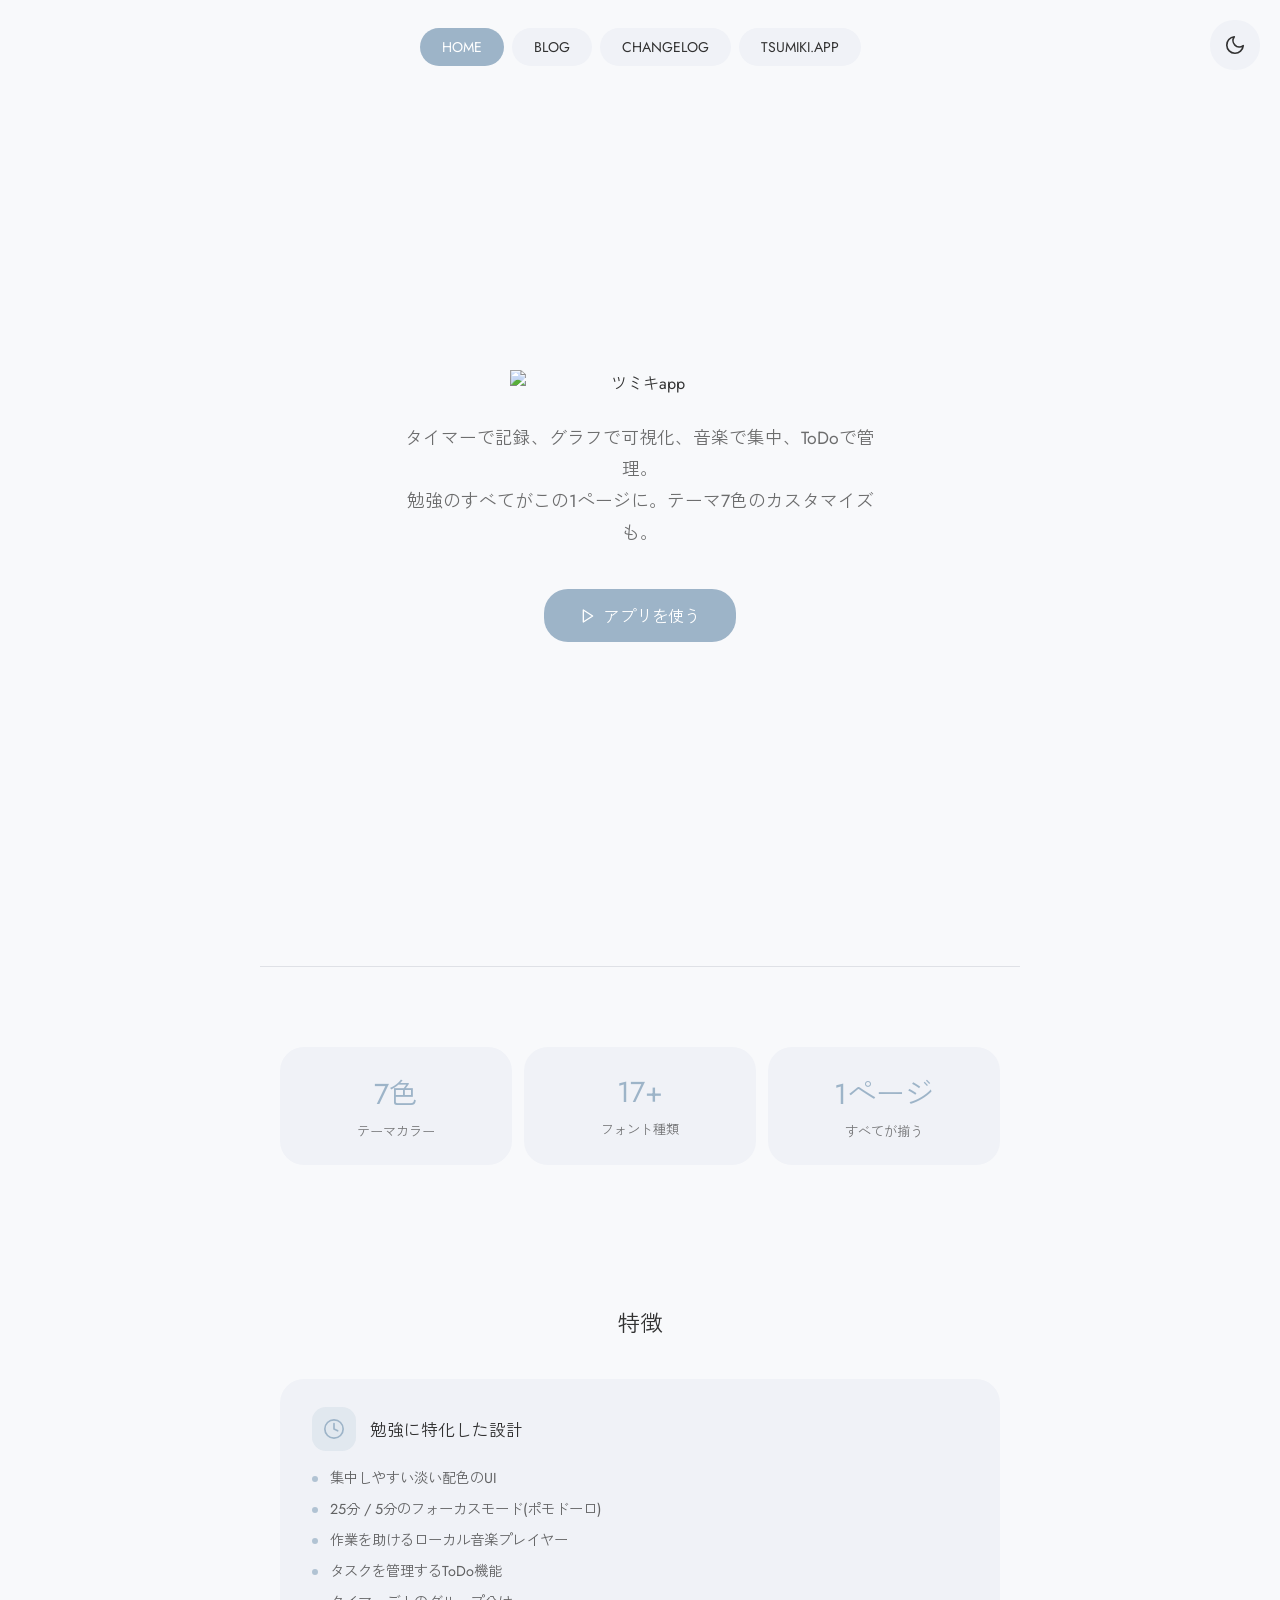
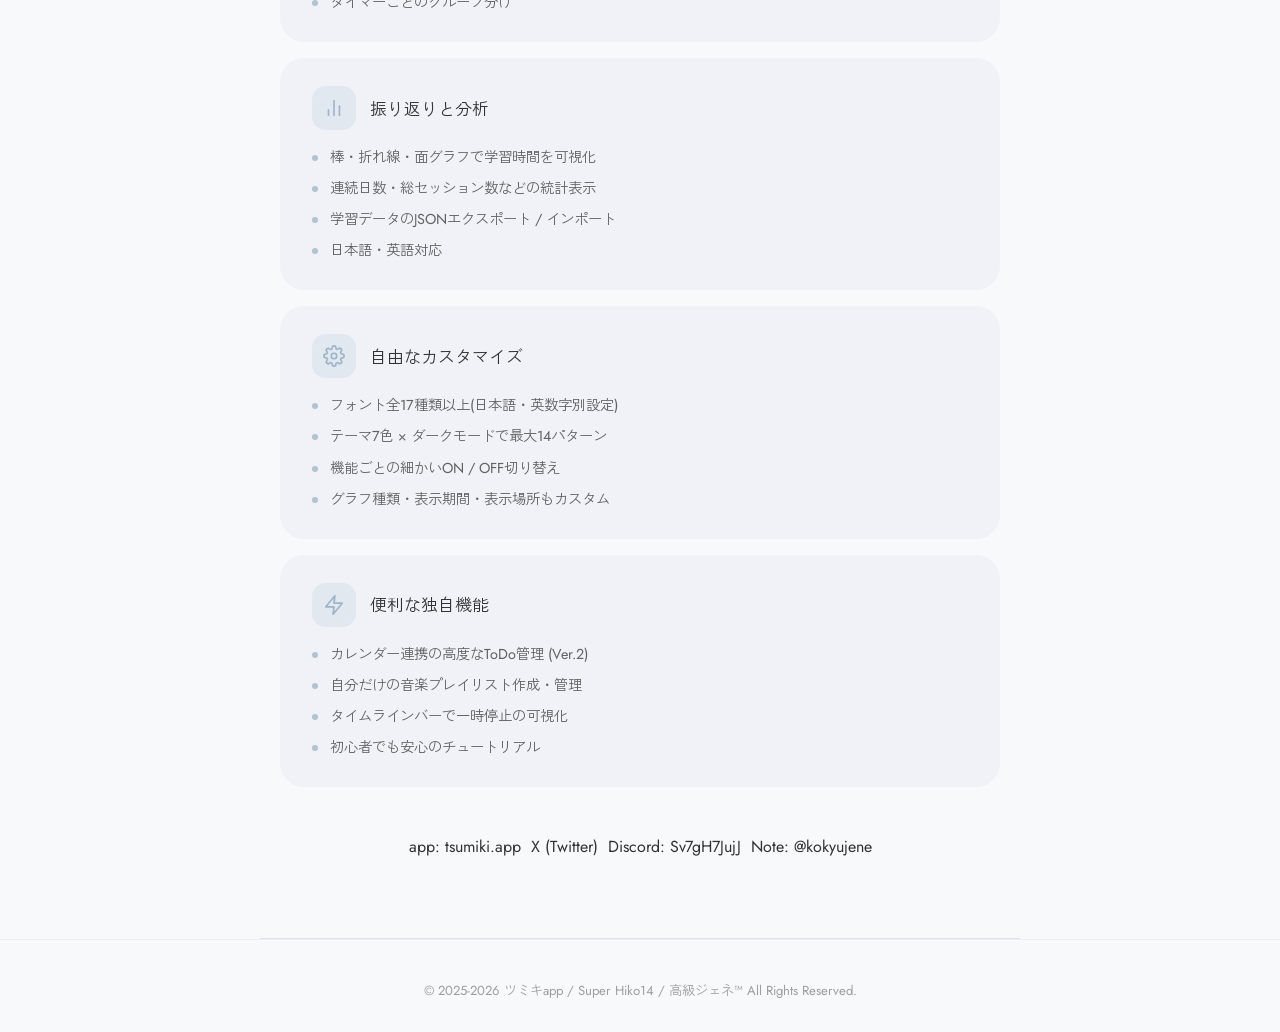
==== commit 0a62f8c6: "Update index.html" ====
--- a/index.html
+++ b/index.html
@@ -127,21 +127,17 @@
 
   <!-- LINKS -->
   <div class="links">
-    <a href="https://tsumiki.app/" class="pill-link">
-      <svg viewBox="0 0 24 24"><polygon points="5 3 19 12 5 21 5 3"/></svg>
-      アプリを使う
+    <a href="https://tsumiki.app/">
+      app: tsumiki.app
     </a>
-    <a href="https://x.com/tsumiki_app" class="pill-link" target="_blank" rel="noopener">
-      <svg role="img" viewBox="0 0 24 24" xmlns="http://www.w3.org/2000/svg" style="stroke-width: 0.3px;"><path d="M14.234 10.162 22.977 0h-2.072l-7.591 8.824L7.251 0H.258l9.168 13.343L.258 24H2.33l8.016-9.318L16.749 24h6.993zm-2.837 3.299-.929-1.329L3.076 1.56h3.182l5.965 8.532.929 1.329 7.754 11.09h-3.182z"/></svg>
+    <a href="https://x.com/tsumiki_app" target="_blank" rel="noopener">
       X (Twitter)
     </a>
-    <a href="https://discord.gg/Sv7gH7JujJ" class="pill-link" target="_blank" rel="noopener">
-      <svg role="img" viewBox="0 0 24 24" xmlns="http://www.w3.org/2000/svg"><title>Discord</title><path d="M20.317 4.3698a19.7913 19.7913 0 00-4.8851-1.5152.0741.0741 0 00-.0785.0371c-.211.3753-.4447.8648-.6083 1.2495-1.8447-.2762-3.68-.2762-5.4868 0-.1636-.3933-.4058-.8742-.6177-1.2495a.077.077 0 00-.0785-.037 19.7363 19.7363 0 00-4.8852 1.515.0699.0699 0 00-.0321.0277C.5334 9.0458-.319 13.5799.0992 18.0578a.0824.0824 0 00.0312.0561c2.0528 1.5076 4.0413 2.4228 5.9929 3.0294a.0777.0777 0 00.0842-.0276c.4616-.6304.8731-1.2952 1.226-1.9942a.076.076 0 00-.0416-.1057c-.6528-.2476-1.2743-.5495-1.8722-.8923a.077.077 0 01-.0076-.1277c.1258-.0943.2517-.1923.3718-.2914a.0743.0743 0 01.0776-.0105c3.9278 1.7933 8.18 1.7933 12.0614 0a.0739.0739 0 01.0785.0095c.1202.099.246.1981.3728.2924a.077.077 0 01-.0066.1276 12.2986 12.2986 0 01-1.873.8914.0766.0766 0 00-.0407.1067c.3604.698.7719 1.3628 1.225 1.9932a.076.076 0 00.0842.0286c1.961-.6067 3.9495-1.5219 6.0023-3.0294a.077.077 0 00.0313-.0552c.5004-5.177-.8382-9.6739-3.5485-13.6604a.061.061 0 00-.0312-.0286zM8.02 15.3312c-1.1825 0-2.1569-1.0857-2.1569-2.419 0-1.3332.9555-2.4189 2.157-2.4189 1.2108 0 2.1757 1.0952 2.1568 2.419 0 1.3332-.9555 2.4189-2.1569 2.4189zm7.9748 0c-1.1825 0-2.1569-1.0857-2.1569-2.419 0-1.3332.9554-2.4189 2.1569-2.4189 1.2108 0 2.1757 1.0952 2.1568 2.419 0 1.3332-.946 2.4189-2.1568 2.4189Z"/></svg>
-      Discord
+    <a href="https://discord.gg/Sv7gH7JujJ" target="_blank" rel="noopener">
+      Discord: Sv7gH7JujJ
     </a>
-    <a href="https://note.com/kokyujene" class="pill-link" target="_blank" rel="noopener">
-      <svg viewBox="0 0 24 24"><path d="M12 20h9"/><path d="M16.5 3.5a2.121 2.121 0 0 1 3 3L7 19l-4 1 1-4L16.5 3.5z"/></svg>
-      Note
+    <a href="https://note.com/kokyujene" target="_blank" rel="noopener">
+      Note: @kokyujene
     </a>
   </div>
 </div>
--- a/style.css
+++ b/style.css
@@ -219,7 +219,10 @@
 .cl-version {
   font-size:1.05rem; letter-spacing:.5px; min-width:88px;
 }
-hero-logo
+.cl-badge {
+  display:inline-flex; align-items:center; gap:5px;
+  padding:4px 12px; border-radius:24px; font-size:.75rem;
+}
 .badge-major { background:rgba(157,180,200,.25); color:var(--primary-color); }
 body.dark .badge-major { color:var(--primary-color-dark); }
 .badge-minor { background:rgba(168,201,168,.2); color:#6fa86f; }
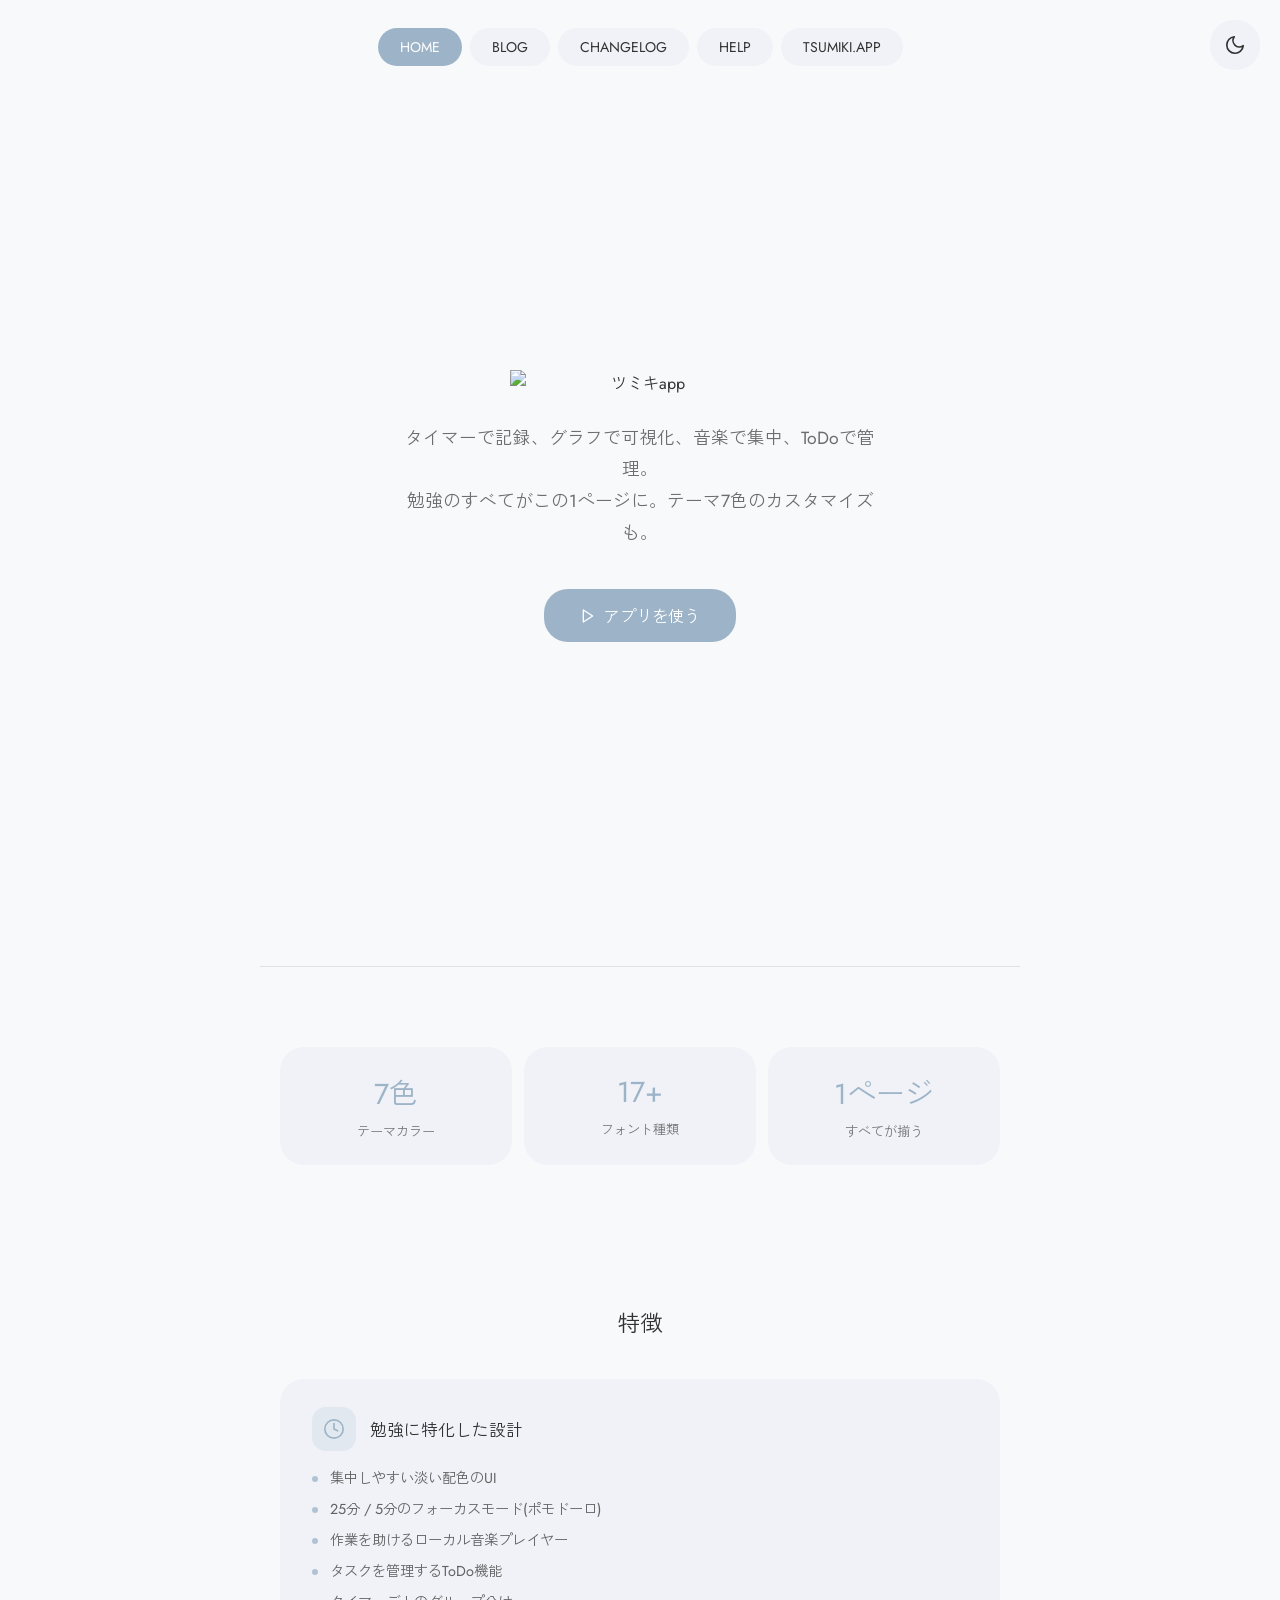
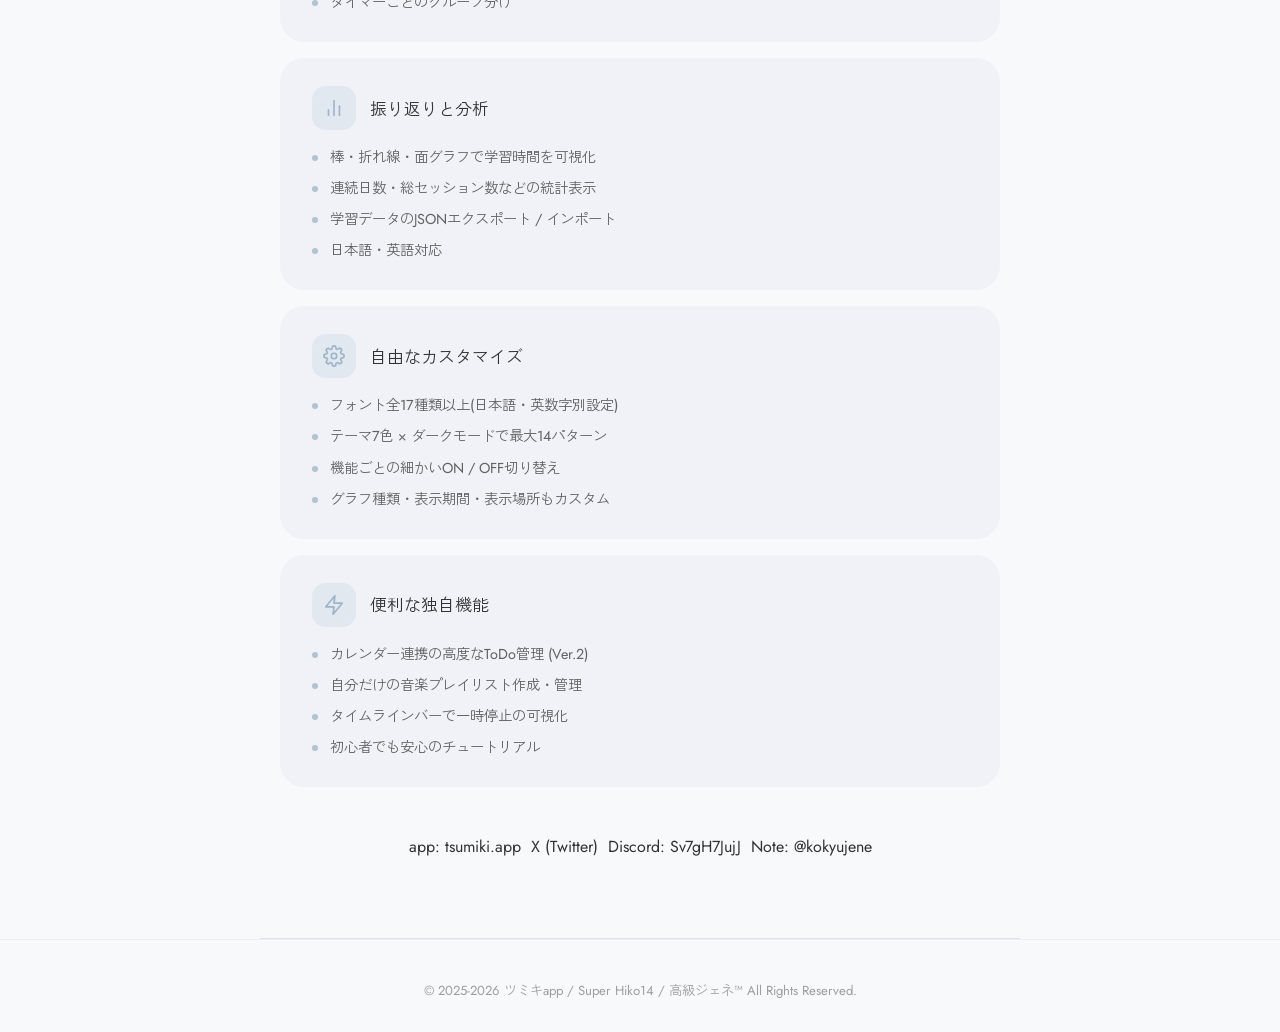
==== commit 4fb2ee59: "added help, etc." ====
--- a/index.html
+++ b/index.html
@@ -33,6 +33,7 @@
     <span class="nav-pill active">HOME</span>
     <a href="https://about.tsumiki.app/blog/" class="nav-pill">BLOG</a>
     <a href="https://about.tsumiki.app/changelog/" class="nav-pill">CHANGELOG</a>
+    <a href="https://about.tsumiki.app/help/" class="nav-pill">HELP</a>
     <a href="https://tsumiki.app/" class="nav-pill">TSUMIKI.APP</a>
   </nav>
 
--- a/style.css
+++ b/style.css
@@ -127,6 +127,13 @@
 
 /* LINKS */
 .links { display:flex; flex-wrap:wrap; gap:10px; justify-content:center; margin-top:48px; }
+.text-link {
+  color:var(--primary-color-dark); text-decoration:none;
+  border-bottom:1px solid transparent; transition:all .2s; cursor:pointer;
+}
+body.dark .text-link { color:var(--primary-color); }
+.text-link:hover { border-bottom:1px solid var(--primary-color-dark); opacity:.8; }
+body.dark .text-link:hover { border-bottom-color:var(--primary-color); }
 .pill-link {
   display:inline-flex; align-items:center; gap:7px;
   padding:10px 22px; border-radius:999px; font-size:.9rem;
@@ -265,9 +272,65 @@
 .legend-item { display:flex; align-items:center; gap:6px; font-size:.78rem; opacity:.7; }
 .legend-dot { width:8px; height:8px; border-radius:50%; }
 
+/* HELP */
+.search-wrap { position:relative; margin-bottom:24px; }
+.search-icon {
+  position:absolute; left:18px; top:50%; transform:translateY(-50%);
+  width:18px; height:18px; stroke:#323232; fill:none; stroke-width:1.8;
+  stroke-linecap:round; stroke-linejoin:round; opacity:.35; pointer-events:none;
+}
+body.dark .search-icon { stroke:#e8e8e8; }
+.search-input {
+  width:100%; padding:15px 20px 15px 48px; border-radius:24px; border:none;
+  outline:none; font-size:.95rem; font-family:inherit;
+  background:var(--panel-light); color:#323232; transition:box-shadow .2s;
+}
+body.dark .search-input { background:var(--panel-dark); color:#e8e8e8; }
+.search-input:focus { box-shadow:0 0 0 2px var(--primary-color); }
+body.dark .search-input:focus { box-shadow:0 0 0 2px var(--primary-color-dark); }
+.search-input::placeholder { opacity:.4; }
+
+.cat-tabs {
+  display:flex; gap:8px; margin-bottom:32px; overflow-x:auto; padding-bottom:4px;
+  -webkit-overflow-scrolling:touch;
+}
+.cat-tabs::-webkit-scrollbar { height:3px; }
+.cat-tabs::-webkit-scrollbar-thumb { background:var(--panel-light-border); border-radius:3px; }
+.cat-tab {
+  padding:7px 18px; border-radius:24px; font-size:.82rem; border:none;
+  cursor:pointer; font-family:inherit; white-space:nowrap; transition:all .2s;
+  background:var(--panel-light); color:#323232; flex-shrink:0;
+}
+body.dark .cat-tab { background:var(--panel-dark); color:#e8e8e8; }
+.cat-tab.active { background:var(--primary-color); color:#fff; }
+body.dark .cat-tab.active { background:var(--primary-color-dark); }
+
+.qa-list { display:flex; flex-direction:column; gap:12px; }
+.qa-card {
+  border-radius:24px; background:var(--panel-light);
+  padding:24px 28px; display:flex; flex-direction:column; gap:10px;
+}
+body.dark .qa-card { background:var(--panel-dark); }
+.qa-cat {
+  display:inline-block; padding:3px 11px; border-radius:24px;
+  font-size:.72rem; width:fit-content;
+  background:rgba(157,180,200,.2); color:var(--primary-color);
+}
+body.dark .qa-cat { background:rgba(122,149,171,.22); color:var(--primary-color-dark); }
+.qa-q { font-size:1rem; line-height:1.55; }
+.qa-q mark { background:transparent; color:var(--primary-color); font-weight:500; }
+body.dark .qa-q mark { color:var(--primary-color-dark); }
+.qa-divider { border:none; border-top:1px solid var(--panel-light-border); margin:0; }
+body.dark .qa-divider { border-color:var(--panel-dark-2); }
+.qa-a { font-size:.9rem; opacity:.7; line-height:1.8; }
+.qa-a mark { background:transparent; color:var(--primary-color); font-weight:500; opacity:1; }
+body.dark .qa-a mark { color:var(--primary-color-dark); }
+.empty { text-align:center; padding:56px 0; font-size:.9rem; opacity:.4; line-height:2; }
+
 /* EMPTY STATE */
 .empty-state { text-align:center; padding:60px 0; opacity:.45; font-size:.95rem; line-height:2; }
 
 /* DIVIDER */
 hr { border:none; border-top:1px solid var(--panel-light-border); margin:56px 0; }
 body.dark hr { border-color:var(--panel-dark-2); }
+
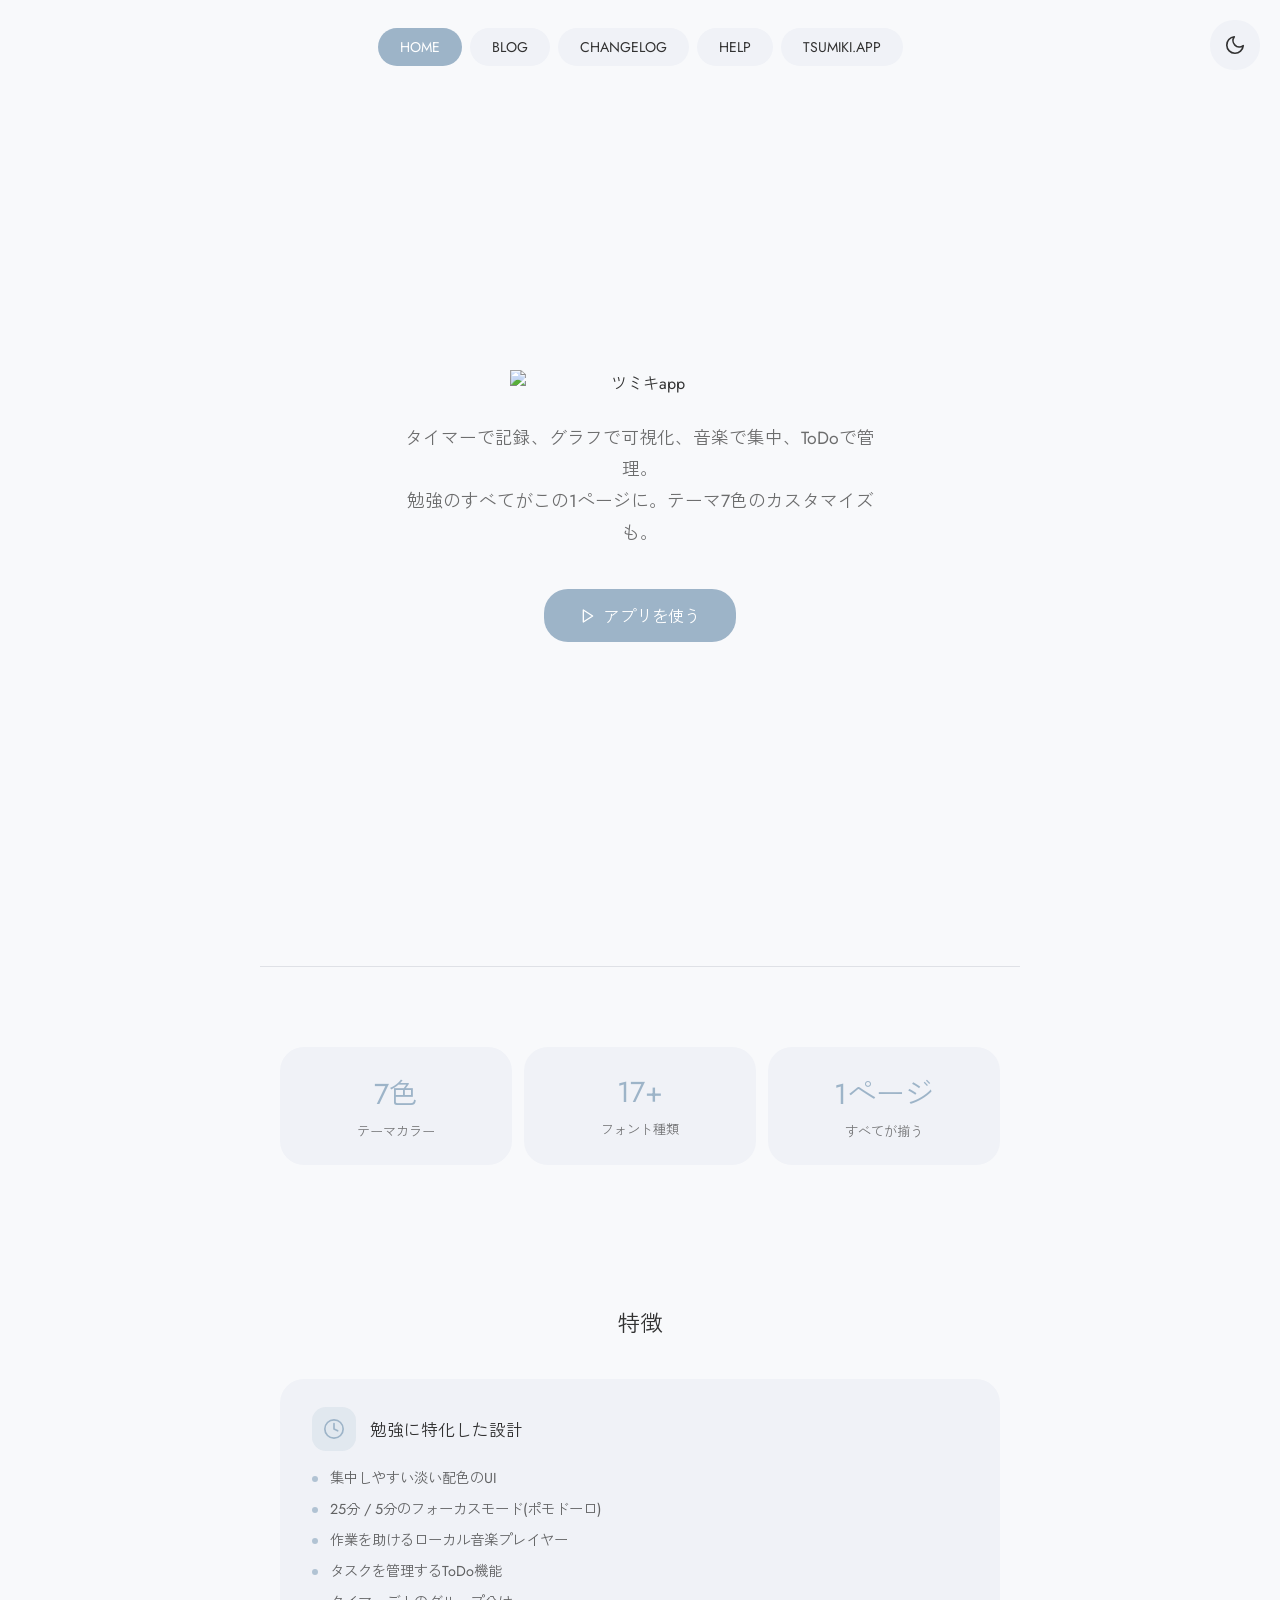
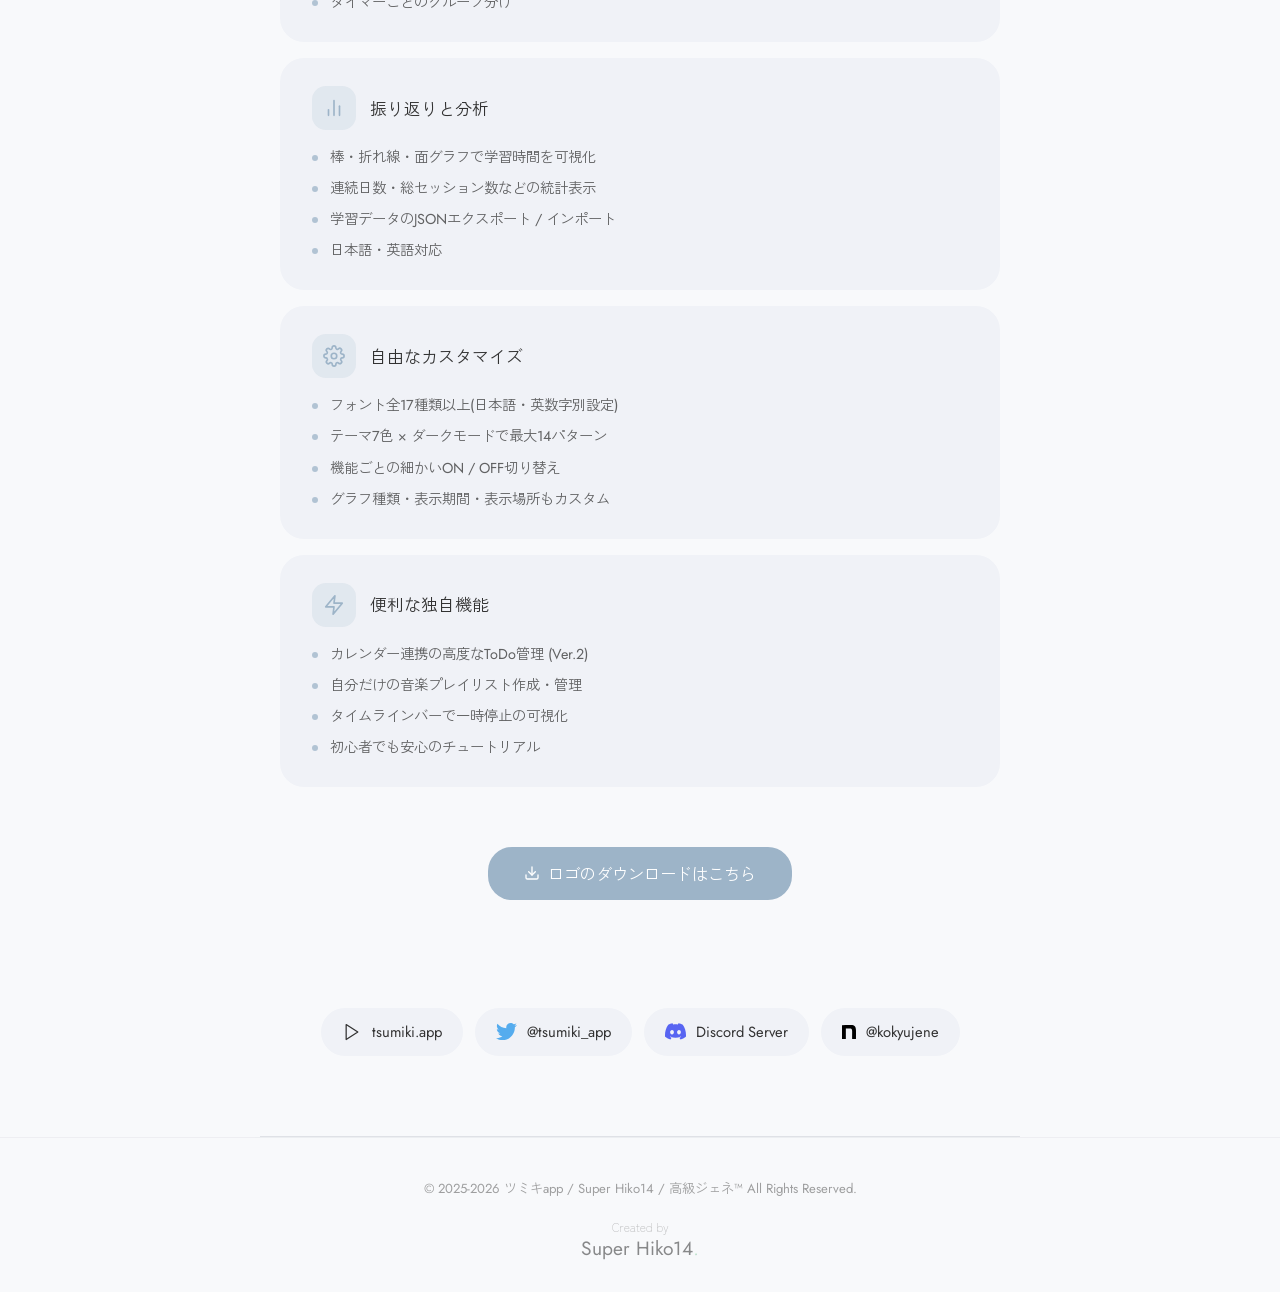
==== commit a615b4f0: "iroiroooo brand, logo" ====
--- a/index.html
+++ b/index.html
@@ -13,7 +13,7 @@
 <link rel="icon" type="image/png" sizes="32x32" href="https://tsumiki.app/favicon-v2-32x.png?v=2">
 <link rel="icon" type="image/png" sizes="48x48" href="https://tsumiki.app/favicon-v2-48x.png?v=2">
 <link rel="apple-touch-icon" sizes="180x180" href="https://tsumiki.app/apple-touch-icon-v2.png?v=2">
-<link href="https://fonts.googleapis.com/css2?family=Jost:wght@300;400;500&family=Zen+Kaku+Gothic+Antique:wght@300;400;500;700&display=swap" rel="stylesheet">
+<link href="https://fonts.googleapis.com/css2?family=Google+Sans+Flex:opsz,wght@6..144,100;200&family=Jost:wght@300;400;500&family=Zen+Kaku+Gothic+Antique:wght@300;400;500;700&display=swap" rel="stylesheet">
 <link rel="stylesheet" href="./style.css">
 </head>
 <body class="light">
@@ -126,19 +126,31 @@
 
   </div>
 
+  <!-- LOGO DOWNLOAD SECTION -->
+  <div class="logo-download-section">
+    <a href="./brand/" class="hero-btn">
+      <svg viewBox="0 0 24 24" style="width:16px;height:16px;stroke:#fff;fill:none;stroke-width:2;stroke-linecap:round;stroke-linejoin:round"><path d="M21 15v4a2 2 0 0 1-2 2H5a2 2 0 0 1-2-2v-4"/><polyline points="7 10 12 15 17 10"/><line x1="12" y1="15" x2="12" y2="3"/></svg>
+      ロゴのダウンロードはこちら
+    </a>
+  </div>
+
   <!-- LINKS -->
   <div class="links">
-    <a href="https://tsumiki.app/">
-      app: tsumiki.app
+    <a href="https://tsumiki.app/" class="link-badge">
+      <svg class="link-icon" viewBox="0 0 24 24"><polygon points="5 3 19 12 5 21 5 3"/></svg>
+      <span>tsumiki.app</span>
     </a>
-    <a href="https://x.com/tsumiki_app" target="_blank" rel="noopener">
-      X (Twitter)
+    <a href="https://x.com/tsumiki_app" target="_blank" rel="noopener" class="link-badge">
+      <svg viewBox="0 0 256 209" width="21" height="19" xmlns="http://www.w3.org/2000/svg" preserveAspectRatio="xMidYMid"><path d="M256 25.45c-9.42 4.177-19.542 7-30.166 8.27 10.845-6.5 19.172-16.793 23.093-29.057a105.183 105.183 0 0 1-33.351 12.745C205.995 7.201 192.346.822 177.239.822c-29.006 0-52.523 23.516-52.523 52.52 0 4.117.465 8.125 1.36 11.97-43.65-2.191-82.35-23.1-108.255-54.876-4.52 7.757-7.11 16.78-7.11 26.404 0 18.222 9.273 34.297 23.365 43.716a52.312 52.312 0 0 1-23.79-6.57c-.003.22-.003.44-.003.661 0 25.447 18.104 46.675 42.13 51.5a52.592 52.592 0 0 1-23.718.9c6.683 20.866 26.08 36.05 49.062 36.475-17.975 14.086-40.622 22.483-65.228 22.483-4.24 0-8.42-.249-12.529-.734 23.243 14.902 50.85 23.597 80.51 23.597 96.607 0 149.434-80.031 149.434-149.435 0-2.278-.05-4.543-.152-6.795A106.748 106.748 0 0 0 256 25.45" fill="#55acee"/></svg>
+      <span>@tsumiki_app</span>
     </a>
-    <a href="https://discord.gg/Sv7gH7JujJ" target="_blank" rel="noopener">
-      Discord: Sv7gH7JujJ
+    <a href="https://discord.gg/Sv7gH7JujJ" target="_blank" rel="noopener" class="link-badge">
+      <svg viewBox="0 0 256 199" width="21" height="19" xmlns="http://www.w3.org/2000/svg" preserveAspectRatio="xMidYMid"><path d="M216.856 16.597A208.502 208.502 0 0 0 164.042 0c-2.275 4.113-4.933 9.645-6.766 14.046-19.692-2.961-39.203-2.961-58.533 0-1.832-4.4-4.55-9.933-6.846-14.046a207.809 207.809 0 0 0-52.855 16.638C5.618 67.147-3.443 116.4 1.087 164.956c22.169 16.555 43.653 26.612 64.775 33.193A161.094 161.094 0 0 0 79.735 175.3a136.413 136.413 0 0 1-21.846-10.632 108.636 108.636 0 0 0 5.356-4.237c42.122 19.702 87.89 19.702 129.51 0a131.66 131.66 0 0 0 5.355 4.237 136.07 136.07 0 0 1-21.886 10.653c4.006 8.02 8.638 15.67 13.873 22.848 21.142-6.58 42.646-16.637 64.815-33.213 5.316-56.288-9.08-105.09-38.056-148.36ZM85.474 135.095c-12.645 0-23.015-11.805-23.015-26.18s10.149-26.2 23.015-26.2c12.867 0 23.236 11.804 23.015 26.2.02 14.375-10.148 26.18-23.015 26.18Zm85.051 0c-12.645 0-23.014-11.805-23.014-26.18s10.148-26.2 23.014-26.2c12.867 0 23.236 11.804 23.015 26.2 0 14.375-10.148 26.18-23.015 26.18Z" fill="#5865F2"/></svg>
+      <span>Discord Server</span>
     </a>
-    <a href="https://note.com/kokyujene" target="_blank" rel="noopener">
-      Note: @kokyujene
+    <a href="https://note.com/kokyujene" target="_blank" rel="noopener" class="link-badge">
+      <svg width="14" height="14" role="img" viewBox="0 0 24 24" xmlns="http://www.w3.org/2000/svg"><title>Note</title><path d="M0 .279c4.623 0 10.953-.235 15.498-.117 6.099.156 8.39 2.813 8.468 9.374.077 3.71 0 14.335 0 14.335h-6.598c0-9.296.04-10.83 0-13.759-.078-2.578-.814-3.807-2.795-4.041-2.097-.235-7.975-.04-7.975-.04v17.84H0Z"/></svg>
+      <span>@kokyujene</span>
     </a>
   </div>
 </div>
@@ -147,6 +159,10 @@
 
 <footer>
   © 2025-2026 ツミキapp / Super Hiko14 / 高級ジェネ™ All Rights Reserved.
+  <div class="footer-credit" aria-label="Created by Super Hiko14">
+    <div class="footer-credit-label">Created by</div>
+    <div class="footer-credit-main">Super Hiko14<span class="footer-credit-dot">.</span></div>
+  </div>
 </footer>
 
 <script src="./script.js"></script>
--- a/style.css
+++ b/style.css
@@ -126,7 +126,27 @@
 .stat-lbl { font-size:.82rem; opacity:.65; }
 
 /* LINKS */
-.links { display:flex; flex-wrap:wrap; gap:10px; justify-content:center; margin-top:48px; }
+.links { display:flex; flex-wrap:wrap; gap:12px; justify-content:center; margin-top:48px; }
+
+.link-badge {
+  display:inline-flex; align-items:center; gap:10px;
+  padding:12px 20px; border-radius:999px;
+  background:var(--panel-light); color:inherit; text-decoration:none;
+  transition:all .25s; border:1px solid transparent; font-size:.92rem;
+}
+body.dark .link-badge { background:var(--panel-dark); }
+.link-badge:hover {
+  background:var(--primary-color); color:#fff; transform:translateY(-2px);
+}
+body.dark .link-badge:hover {
+  background:var(--primary-color-dark);
+}
+
+.link-icon {
+  width:20px; height:20px; stroke:currentColor; fill:none;
+  stroke-width:1.5; stroke-linecap:round; stroke-linejoin:round; flex-shrink:0;
+}
+
 .text-link {
   color:var(--primary-color-dark); text-decoration:none;
   border-bottom:1px solid transparent; transition:all .2s; cursor:pointer;
@@ -159,6 +179,27 @@
 }
 body.dark footer { border-color:var(--panel-dark-2); }
 
+.footer-credit {
+  margin-top:20px; text-align:center; -webkit-font-smoothing:antialiased;
+}
+.footer-credit-label {
+  font-family:'Google Sans Flex','Zen Kaku Gothic Antique',sans-serif; font-size:.75rem; font-weight:100;
+  color:#676767; margin-bottom:4px; letter-spacing:-0.01em; white-space:nowrap;
+}
+.footer-credit-main {
+  font-family:'Jost',sans-serif; font-size:1.2rem; font-weight:400; color:#000000;
+  line-height:1; display:inline-flex; align-items:baseline; justify-content:center; white-space:nowrap;
+}
+body.dark .footer-credit-main { color:#ffffff; }
+body.dark .footer-credit-label { color:#676767; }
+.footer-credit-dot {
+  display:inline-block; background:linear-gradient(315deg,#275766 15%,#baffc0 33%) !important;
+  -webkit-background-clip:text !important; background-clip:text !important;
+  -webkit-text-fill-color:transparent !important; color:transparent !important; font-size:1.2rem;
+}
+
+@import url('https://fonts.googleapis.com/css2?family=Google+Sans+Flex:opsz,wght@6..144,100;200&family=Jost:wght@300;400;500&family=Zen+Kaku+Gothic+Antique:wght@300;400;500;700&display=swap');
+
 /* MOBILE */
 @media(max-width:600px){
   .stats { grid-template-columns:1fr 1fr; }
@@ -327,6 +368,14 @@
 body.dark .qa-a mark { color:var(--primary-color-dark); }
 .empty { text-align:center; padding:56px 0; font-size:.9rem; opacity:.4; line-height:2; }
 
+/* LOGO DOWNLOAD SECTION */
+.logo-download-section {
+  padding: 60px 20px;
+  max-width: 760px;
+  margin: 0 auto;
+  text-align: center;
+}
+
 /* EMPTY STATE */
 .empty-state { text-align:center; padding:60px 0; opacity:.45; font-size:.95rem; line-height:2; }
 
@@ -334,3 +383,246 @@
 hr { border:none; border-top:1px solid var(--panel-light-border); margin:56px 0; }
 body.dark hr { border-color:var(--panel-dark-2); }
 
+/* ===== LOGO DOWNLOAD PAGE ===== */
+
+/* LOGO GRID */
+.logo-grid {
+  display: grid;
+  grid-template-columns: repeat(auto-fill, minmax(280px, 1fr));
+  gap: 16px;
+  margin-bottom: 48px;
+}
+
+/* LOGO CARD */
+.logo-card {
+  border-radius: 24px;
+  background: var(--panel-light);
+  overflow: hidden;
+  transition: all .2s;
+}
+body.dark .logo-card { background: var(--panel-dark); }
+
+.logo-card-preview {
+  padding: 40px 32px;
+  display: flex;
+  align-items: center;
+  justify-content: center;
+  min-height: 160px;
+  position: relative;
+}
+
+/* バリアントごとの背景 */
+.logo-card-preview.bg-light {
+  background: #f8f9fb;
+}
+.logo-card-preview.bg-dark {
+  background: #17181d;
+}
+.logo-card-preview.bg-primary {
+  background: var(--primary-color);
+}
+.logo-card-preview.bg-transparent-light {
+  background: repeating-conic-gradient(#e0e0e0 0% 25%, #f4f4f4 0% 50%) 0 0 / 20px 20px;
+}
+.logo-card-preview.bg-transparent-dark {
+  background: repeating-conic-gradient(#2a2a2a 0% 25%, #1c1c1c 0% 50%) 0 0 / 20px 20px;
+}
+
+.logo-card-preview img {
+  max-width: 180px;
+  max-height: 80px;
+  width: 100%;
+  height: auto;
+  object-fit: contain;
+}
+
+.logo-card-info {
+  padding: 16px 24px 20px;
+  border-top: 1px solid var(--panel-light-border);
+}
+body.dark .logo-card-info { border-color: var(--panel-dark-2); }
+
+.logo-card-name {
+  font-size: .88rem;
+  margin-bottom: 4px;
+  line-height: 1.5;
+}
+
+.logo-card-meta {
+  font-size: .78rem;
+  opacity: .5;
+  margin-bottom: 14px;
+}
+
+.logo-card-actions {
+  display: flex;
+  gap: 8px;
+  flex-wrap: wrap;
+}
+
+/* DL ボタン */
+.dl-btn {
+  display: inline-flex;
+  align-items: center;
+  gap: 6px;
+  padding: 8px 16px;
+  border-radius: 999px;
+  font-size: .8rem;
+  border: 1px solid var(--panel-light-border);
+  background: transparent;
+  cursor: pointer;
+  font-family: inherit;
+  color: inherit;
+  text-decoration: none;
+  transition: all .2s;
+  white-space: nowrap;
+}
+body.dark .dl-btn { border-color: var(--panel-dark-2); }
+.dl-btn:hover {
+  background: var(--primary-color);
+  color: #fff;
+  border-color: var(--primary-color);
+}
+body.dark .dl-btn:hover {
+  background: var(--primary-color-dark);
+  border-color: var(--primary-color-dark);
+}
+.dl-btn svg {
+  width: 13px; height: 13px;
+  stroke: currentColor; fill: none;
+  stroke-width: 2; stroke-linecap: round; stroke-linejoin: round;
+  flex-shrink: 0;
+}
+
+/* USAGE GUIDELINES */
+.guideline-grid {
+  display: grid;
+  grid-template-columns: 1fr 1fr;
+  gap: 12px;
+  margin-bottom: 16px;
+}
+@media(max-width: 600px) {
+  .guideline-grid { grid-template-columns: 1fr; }
+  .logo-grid { grid-template-columns: 1fr; }
+}
+
+.guideline-card {
+  padding: 22px 24px;
+  border-radius: 20px;
+  background: var(--panel-light);
+}
+body.dark .guideline-card { background: var(--panel-dark); }
+
+.guideline-card-head {
+  display: flex;
+  align-items: center;
+  gap: 10px;
+  margin-bottom: 12px;
+}
+
+.guideline-badge {
+  display: inline-flex;
+  align-items: center;
+  gap: 5px;
+  padding: 3px 11px;
+  border-radius: 24px;
+  font-size: .72rem;
+  flex-shrink: 0;
+}
+.guideline-badge.ok {
+  background: rgba(168, 201, 168, .2);
+  color: #6fa86f;
+}
+.guideline-badge.ng {
+  background: rgba(217, 168, 168, .18);
+  color: #c97a7a;
+}
+
+.guideline-title {
+  font-size: .88rem;
+  opacity: .85;
+}
+
+.guideline-card ul {
+  list-style: none;
+  display: flex;
+  flex-direction: column;
+  gap: 6px;
+}
+.guideline-card ul li {
+  font-size: .82rem;
+  opacity: .65;
+  padding-left: 16px;
+  position: relative;
+  line-height: 1.6;
+}
+.guideline-card.ok-card ul li::before {
+  content: '';
+  position: absolute;
+  left: 0;
+  top: 8px;
+  width: 6px; height: 6px;
+  border-radius: 50%;
+  background: #6fa86f;
+}
+.guideline-card.ng-card ul li::before {
+  content: '';
+  position: absolute;
+  left: 0;
+  top: 8px;
+  width: 6px; height: 6px;
+  border-radius: 50%;
+  background: #c97a7a;
+}
+
+/* COPY TOAST */
+.copy-toast {
+  position: fixed;
+  bottom: 32px;
+  left: 50%;
+  transform: translateX(-50%) translateY(20px);
+  background: #323232;
+  color: #fff;
+  padding: 10px 22px;
+  border-radius: 999px;
+  font-size: .85rem;
+  opacity: 0;
+  pointer-events: none;
+  transition: all .25s;
+  z-index: 2000;
+  white-space: nowrap;
+}
+body.dark .copy-toast { background: #e8e8e8; color: #323232; }
+.copy-toast.show {
+  opacity: 1;
+  transform: translateX(-50%) translateY(0);
+}
+
+/* COLOR PALETTE */
+.palette-row {
+  display: flex;
+  gap: 10px;
+  flex-wrap: wrap;
+  margin-bottom: 24px;
+}
+.palette-item {
+  display: flex;
+  flex-direction: column;
+  align-items: center;
+  gap: 8px;
+  cursor: pointer;
+}
+.palette-swatch {
+  width: 48px; height: 48px;
+  border-radius: 14px;
+  border: 1px solid rgba(0,0,0,.06);
+  transition: transform .15s;
+}
+body.dark .palette-swatch { border-color: rgba(255,255,255,.08); }
+.palette-item:hover .palette-swatch { transform: scale(1.08); }
+.palette-hex {
+  font-size: .72rem;
+  opacity: .55;
+  font-variant-numeric: tabular-nums;
+  letter-spacing: .03em;
+}
